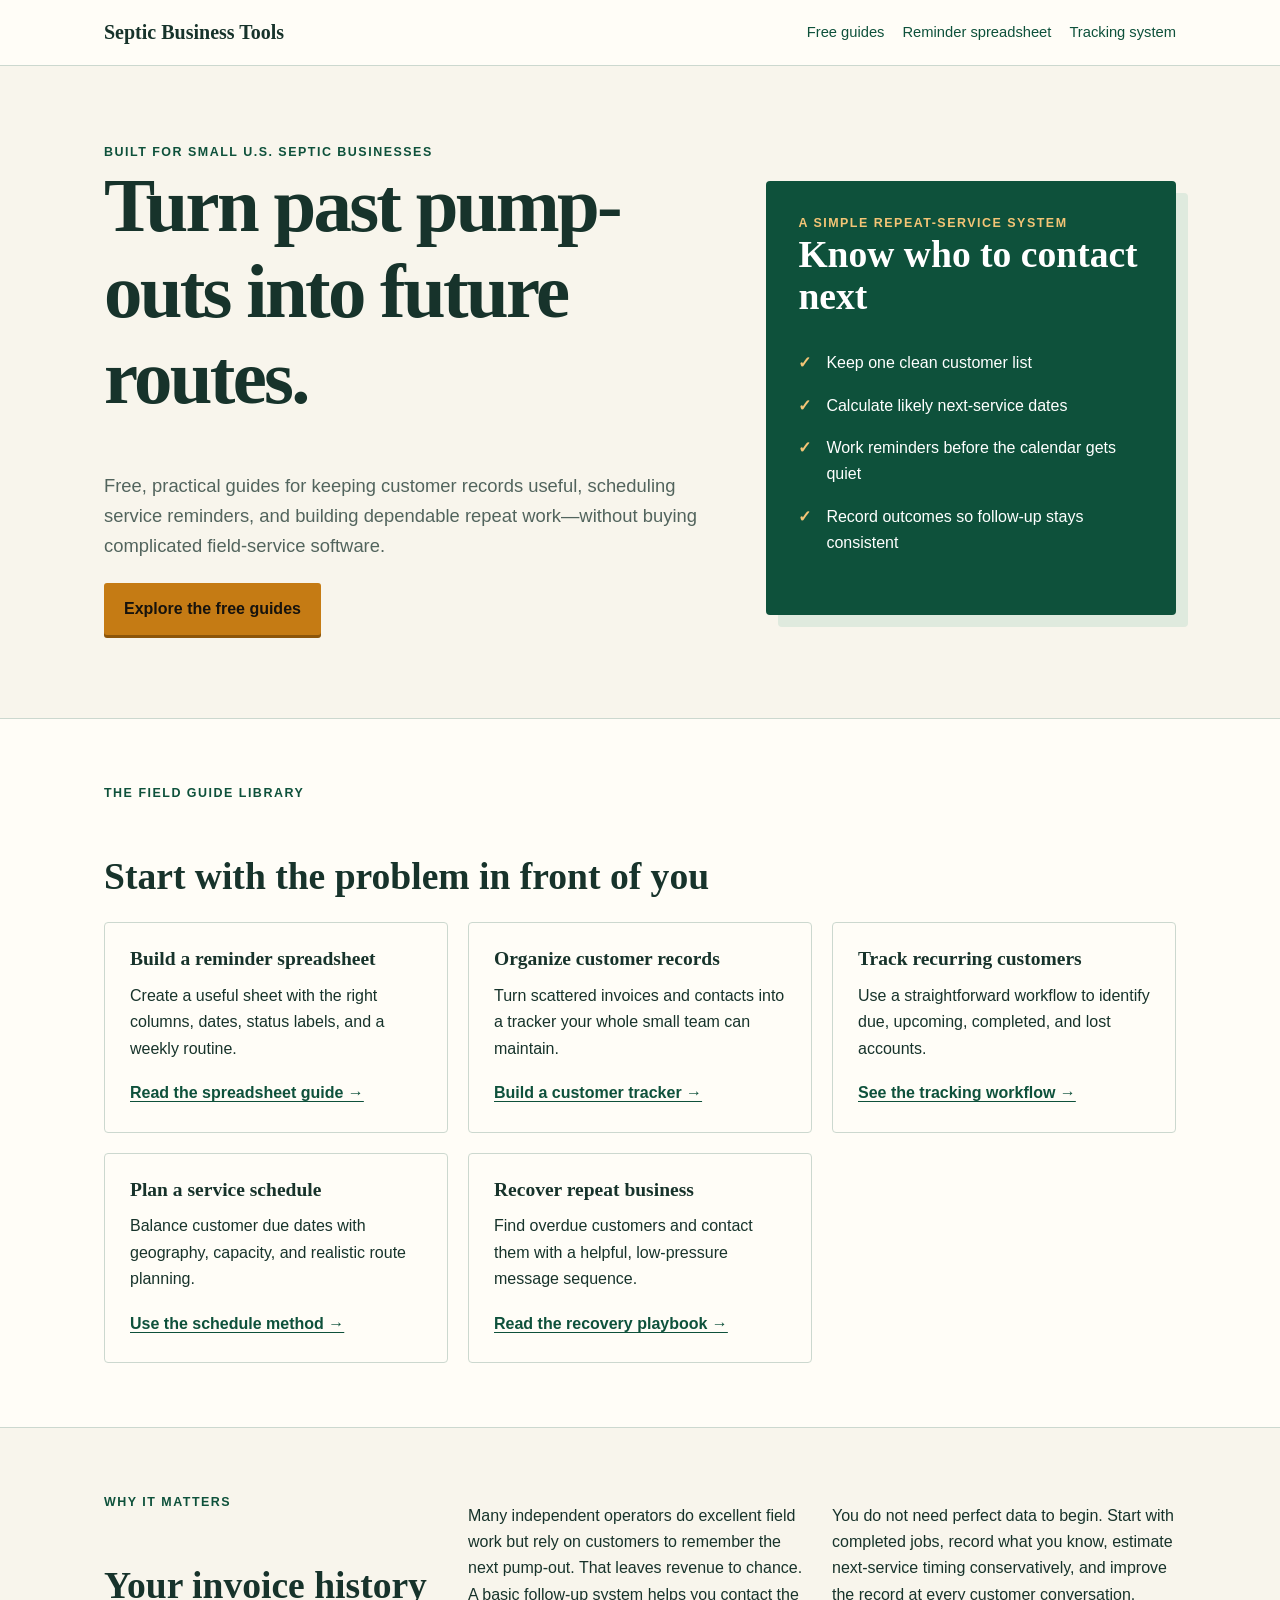
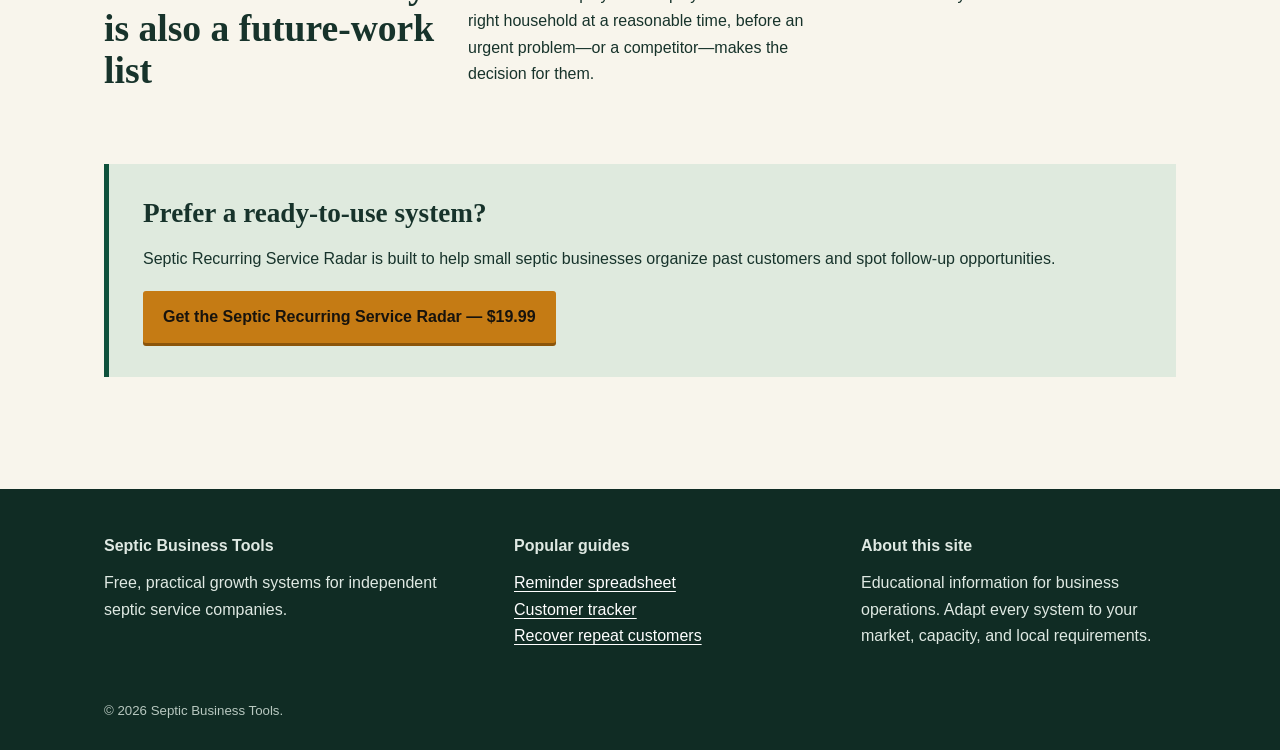
==== index.html @ a7db23df "Upload Septic Business Tools website Initial upload of the static website, SEO guides, sitemap, robo" ====
<!doctype html><html lang="en"><head><meta charset="utf-8"><meta name="viewport" content="width=device-width,initial-scale=1"><title>Free Septic Business Guides & Tools | Septic Business Tools</title><meta name="description" content="Free, practical guides and simple systems for U.S. septic pumping businesses that want to track customers, schedule reminders, and win more repeat work."><link rel="canonical" href="https://kunhong2108-dotcom.github.io/septic-business-tools/"><meta property="og:type" content="website"><meta property="og:title" content="Septic Business Tools — Free Guides for Repeat-Service Growth"><meta property="og:description" content="Practical customer tracking and recurring-service guidance for independent septic businesses."><meta property="og:url" content="https://kunhong2108-dotcom.github.io/septic-business-tools/"><meta property="og:image" content="https://kunhong2108-dotcom.github.io/septic-business-tools/assets/og.jpg"><meta property="og:image:alt" content="Septic Business Tools guide with a service checklist, calendar, and customer route cards"><link rel="stylesheet" href="assets/styles.css"></head><body>
<header><nav class="nav" aria-label="Main navigation"><a class="brand" href="index.html">Septic Business Tools</a><button class="mobile-menu" aria-expanded="false" aria-label="Toggle navigation">Menu</button><div class="nav-links"><a href="#guides">Free guides</a><a href="septic-service-reminder-spreadsheet.html">Reminder spreadsheet</a><a href="track-recurring-septic-customers.html">Tracking system</a></div></nav></header>
<main><div class="wrap"><section class="hero"><div><div class="eyebrow">Built for small U.S. septic businesses</div><h1>Turn past pump-outs into future routes.</h1><p class="lede">Free, practical guides for keeping customer records useful, scheduling service reminders, and building dependable repeat work—without buying complicated field-service software.</p><p><a class="button" href="#guides">Explore the free guides</a></p></div><aside class="hero-card"><div class="eyebrow" style="color:#f4c576">A simple repeat-service system</div><h2>Know who to contact next</h2><ul class="checklist"><li>Keep one clean customer list</li><li>Calculate likely next-service dates</li><li>Work reminders before the calendar gets quiet</li><li>Record outcomes so follow-up stays consistent</li></ul></aside></section></div>
<section class="section alt" id="guides"><div class="wrap"><div class="eyebrow">The field guide library</div><h2>Start with the problem in front of you</h2><div class="grid"><article class="card"><h3>Build a reminder spreadsheet</h3><p>Create a useful sheet with the right columns, dates, status labels, and a weekly routine.</p><a href="septic-service-reminder-spreadsheet.html">Read the spreadsheet guide →</a></article><article class="card"><h3>Organize customer records</h3><p>Turn scattered invoices and contacts into a tracker your whole small team can maintain.</p><a href="septic-pumping-customer-tracker.html">Build a customer tracker →</a></article><article class="card"><h3>Track recurring customers</h3><p>Use a straightforward workflow to identify due, upcoming, completed, and lost accounts.</p><a href="track-recurring-septic-customers.html">See the tracking workflow →</a></article><article class="card"><h3>Plan a service schedule</h3><p>Balance customer due dates with geography, capacity, and realistic route planning.</p><a href="septic-service-schedule-template.html">Use the schedule method →</a></article><article class="card"><h3>Recover repeat business</h3><p>Find overdue customers and contact them with a helpful, low-pressure message sequence.</p><a href="recover-repeat-septic-customers.html">Read the recovery playbook →</a></article></div></div></section>
<section class="section"><div class="wrap"><div class="grid"><div><div class="eyebrow">Why it matters</div><h2>Your invoice history is also a future-work list</h2></div><div><p>Many independent operators do excellent field work but rely on customers to remember the next pump-out. That leaves revenue to chance. A basic follow-up system helps you contact the right household at a reasonable time, before an urgent problem—or a competitor—makes the decision for them.</p></div><div><p>You do not need perfect data to begin. Start with completed jobs, record what you know, estimate next-service timing conservatively, and improve the record at every customer conversation.</p></div></div><div class="cta"><h2>Prefer a ready-to-use system?</h2><p>Septic Recurring Service Radar is built to help small septic businesses organize past customers and spot follow-up opportunities.</p><a class="button" href="GUMROAD_PRODUCT_URL_HERE">Get the Septic Recurring Service Radar — $19.99</a></div></div></section></main>
<footer><div class="wrap"><div class="footer-grid"><div><strong>Septic Business Tools</strong><p>Free, practical growth systems for independent septic service companies.</p></div><div><strong>Popular guides</strong><p><a href="septic-service-reminder-spreadsheet.html">Reminder spreadsheet</a><br><a href="septic-pumping-customer-tracker.html">Customer tracker</a><br><a href="recover-repeat-septic-customers.html">Recover repeat customers</a></p></div><div><strong>About this site</strong><p>Educational information for business operations. Adapt every system to your market, capacity, and local requirements.</p></div></div><div class="fine">© <span id="year">2026</span> Septic Business Tools.</div></div></footer><script src="assets/site.js" defer></script></body></html>
---- assets/styles.css ----
:root{--ink:#17332b;--green:#0e513b;--green2:#dfeade;--cream:#f8f5ec;--paper:#fffdf7;--gold:#c57b14;--line:#ccd8cf;--muted:#52645d;--max:1120px}*{box-sizing:border-box}html{scroll-behavior:smooth}body{margin:0;background:var(--cream);color:var(--ink);font-family:Arial,Helvetica,sans-serif;line-height:1.65}a{color:var(--green);text-underline-offset:3px}a:hover{text-decoration-thickness:2px}img{max-width:100%;height:auto}header{background:var(--paper);border-bottom:1px solid var(--line)}.nav{max-width:var(--max);margin:auto;display:flex;align-items:center;justify-content:space-between;gap:24px;padding:16px 24px}.brand{font-family:Georgia,serif;font-weight:700;font-size:1.25rem;text-decoration:none;color:var(--ink)}.nav-links{display:flex;flex-wrap:wrap;gap:18px;font-size:.92rem}.nav-links a{text-decoration:none}.wrap{max-width:var(--max);margin:auto;padding:0 24px}.hero{display:grid;grid-template-columns:1.2fr .8fr;gap:48px;align-items:center;padding:76px 0 64px}.eyebrow{text-transform:uppercase;letter-spacing:.12em;font-size:.78rem;font-weight:700;color:var(--green)}h1,h2,h3{font-family:Georgia,serif;line-height:1.12;margin:0 0 .65em}h1{font-size:clamp(2.45rem,6vw,4.9rem);letter-spacing:-.035em}h2{font-size:clamp(1.65rem,3vw,2.35rem);margin-top:1.4em}h3{font-size:1.22rem;margin-top:1.5em}p{margin:.65em 0 1.15em}.lede{font-size:1.15rem;color:var(--muted);max-width:720px}.hero-card{background:var(--green);color:white;padding:32px;border-radius:4px;box-shadow:12px 12px 0 var(--green2)}.hero-card h2{margin-top:0;color:white}.checklist{list-style:none;padding:0;margin:18px 0}.checklist li{padding:8px 0 8px 28px;position:relative}.checklist li:before{content:'✓';position:absolute;left:0;color:#f4c576;font-weight:700}.button{display:inline-block;background:var(--gold);color:#17130d;padding:13px 20px;border-radius:3px;font-weight:700;text-decoration:none;box-shadow:0 3px 0 #8c550a}.button:hover{transform:translateY(-1px)}.button.secondary{background:transparent;color:var(--green);border:1px solid var(--green);box-shadow:none}.section{padding:64px 0}.section.alt{background:var(--paper);border-top:1px solid var(--line);border-bottom:1px solid var(--line)}.grid{display:grid;grid-template-columns:repeat(3,1fr);gap:20px}.card{background:var(--paper);border:1px solid var(--line);padding:25px;border-radius:4px}.card h3{margin-top:0}.card a{font-weight:700}.steps{counter-reset:item;display:grid;gap:18px}.step{position:relative;padding:22px 24px 22px 70px;background:var(--paper);border:1px solid var(--line)}.step:before{counter-increment:item;content:counter(item);position:absolute;left:22px;top:22px;width:30px;height:30px;border-radius:50%;background:var(--green);color:white;display:grid;place-items:center;font-weight:700}.cta{margin:48px 0;padding:34px;background:var(--green2);border-left:5px solid var(--green)}.cta h2{margin-top:0;font-size:1.7rem}.article{max-width:780px;margin:auto;padding:58px 24px 72px}.article h1{font-size:clamp(2.3rem,5vw,4rem)}.article-meta{font-size:.9rem;color:var(--muted);border-bottom:1px solid var(--line);padding-bottom:18px;margin-bottom:30px}.note{background:#fff7df;border-left:4px solid var(--gold);padding:16px 20px;margin:24px 0}.table-wrap{overflow-x:auto;margin:24px 0}table{border-collapse:collapse;width:100%;background:var(--paper);font-size:.94rem}th,td{border:1px solid var(--line);padding:12px;text-align:left;vertical-align:top}th{background:var(--green2)}.related{border-top:1px solid var(--line);padding-top:20px;margin-top:42px}.related ul{padding-left:20px}footer{background:#102c24;color:#dfe9e3;padding:44px 0 28px}footer a{color:white}.footer-grid{display:grid;grid-template-columns:1.2fr 1fr 1fr;gap:32px}.fine{font-size:.83rem;color:#b8c8c0;margin-top:32px}.mobile-menu{display:none;background:none;border:1px solid var(--line);padding:8px 10px;font:inherit}@media(max-width:800px){.hero{grid-template-columns:1fr;padding:48px 0}.grid{grid-template-columns:1fr}.footer-grid{grid-template-columns:1fr}.mobile-menu{display:block}.nav-links{display:none;width:100%;padding-top:8px}.nav-links.open{display:flex;flex-direction:column}.nav{flex-wrap:wrap}h1{font-size:2.7rem}.section{padding:44px 0}}@media(prefers-reduced-motion:reduce){html{scroll-behavior:auto}.button:hover{transform:none}}
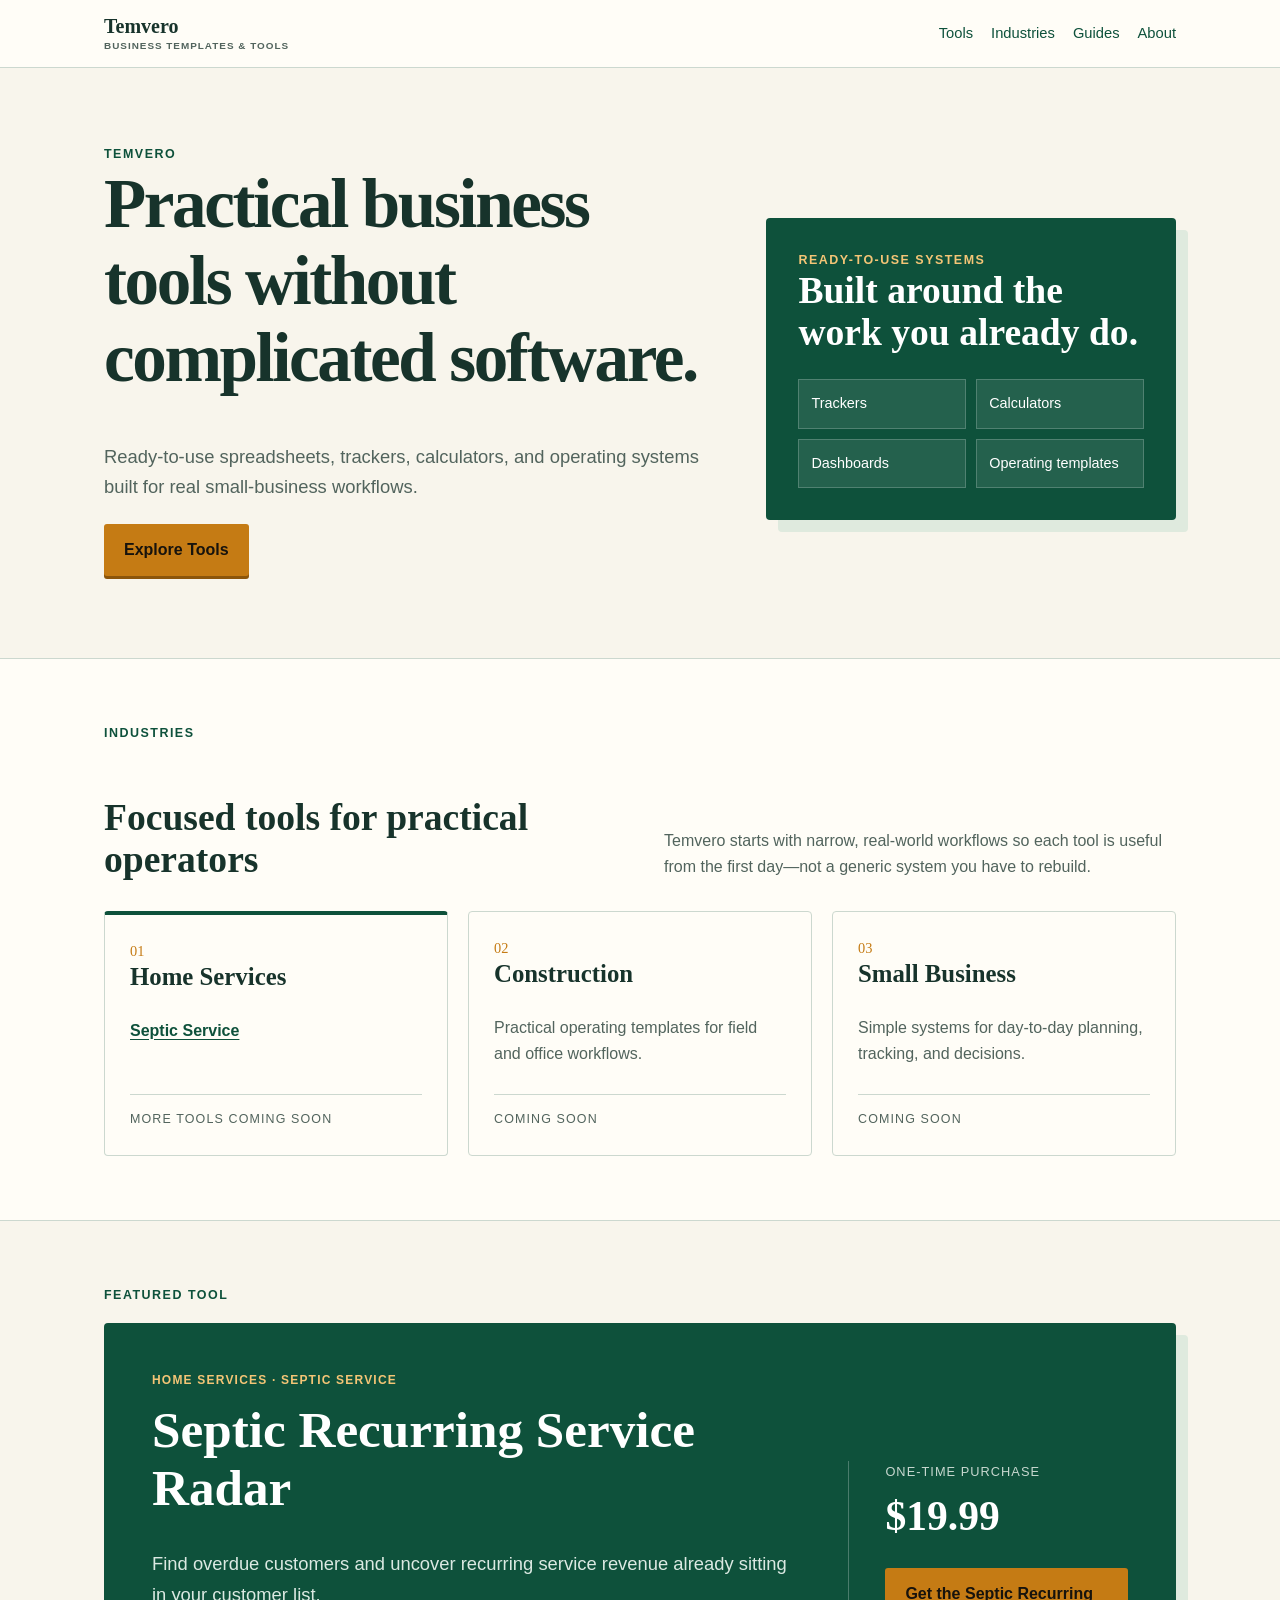
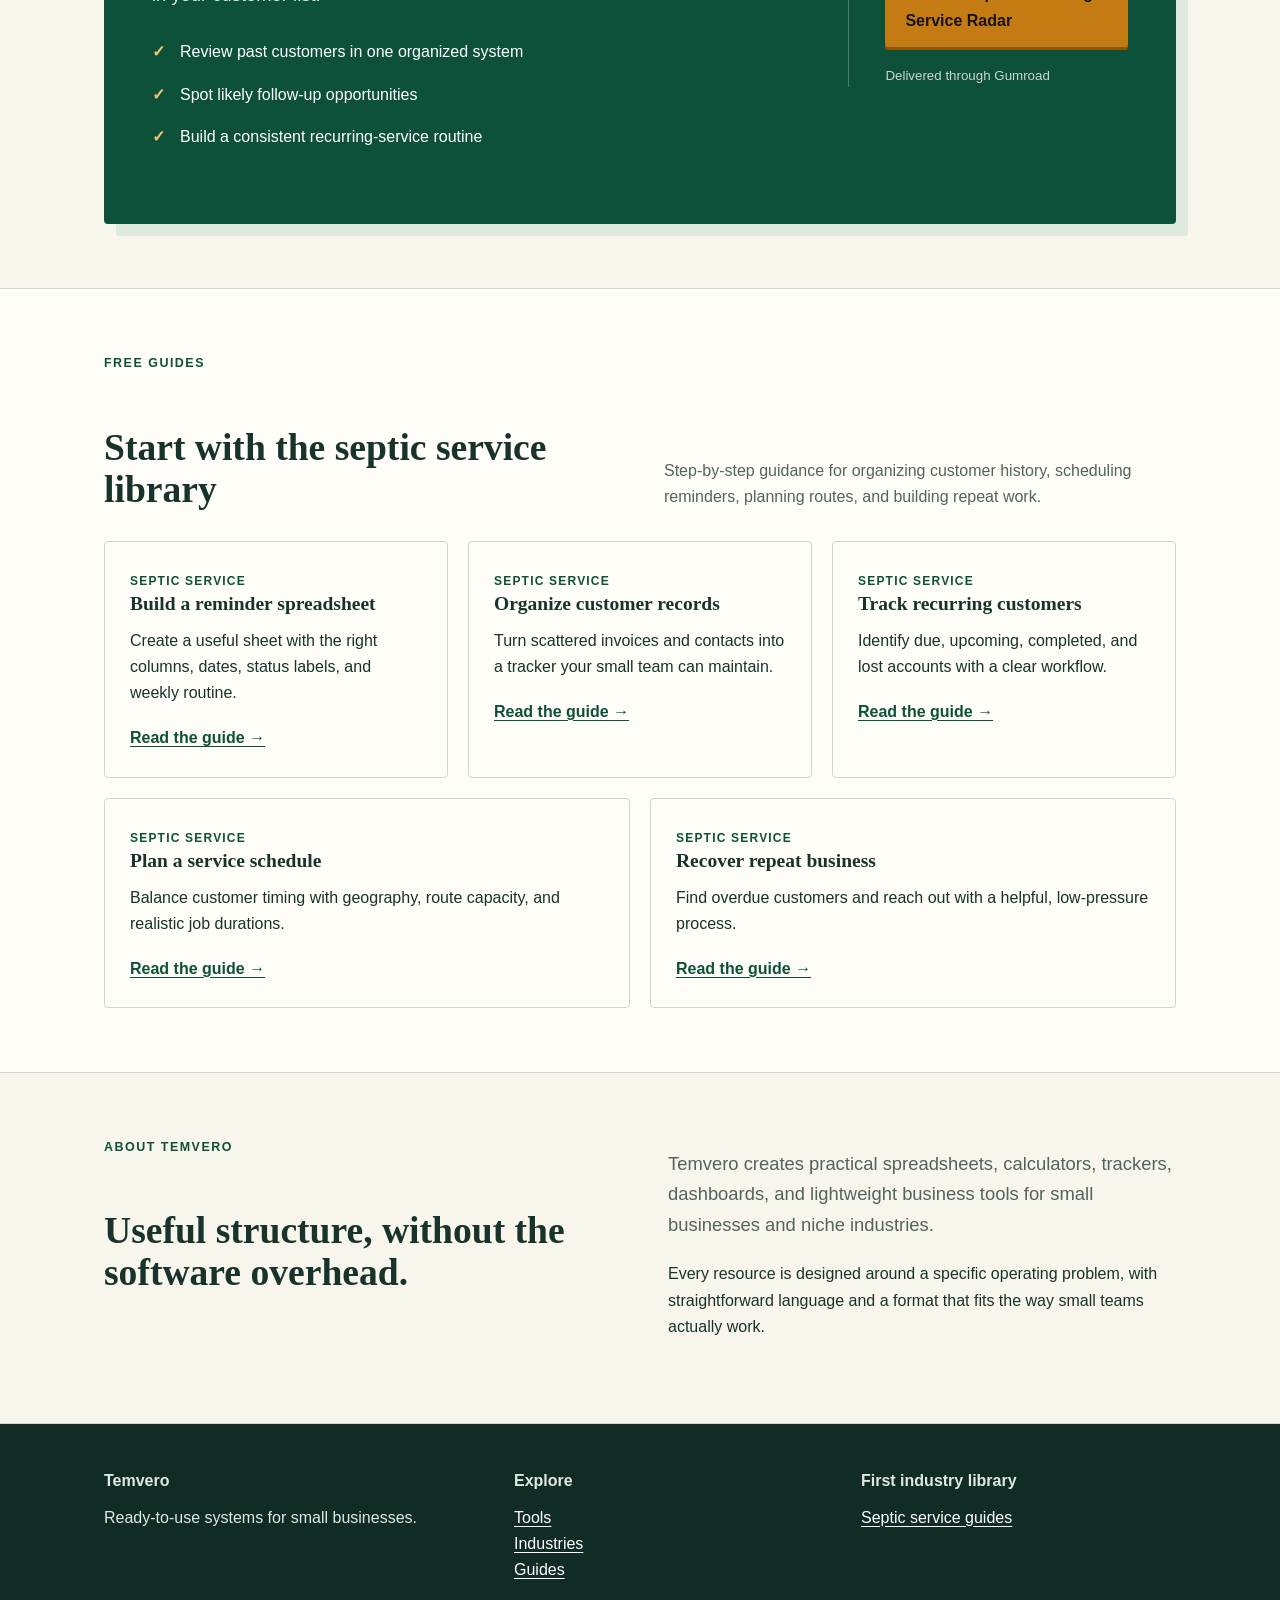
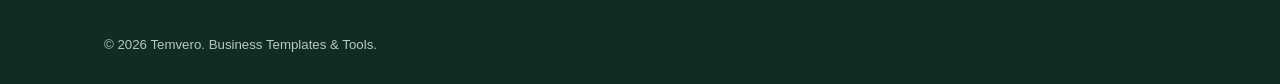
==== commit 9e042cb7: "Rebrand site to Temvero Rebrand site to Temvero" ====
--- a/index.html
+++ b/index.html
@@ -1,8 +1,37 @@
-<!doctype html><html lang="en"><head><meta charset="utf-8"><meta name="viewport" content="width=device-width,initial-scale=1"><title>Free Septic Business Guides & Tools | Septic Business Tools</title><meta name="description" content="Free, practical guides and simple systems for U.S. septic pumping businesses that want to track customers, schedule reminders, and win more repeat work."><link rel="canonical" href="https://kunhong2108-dotcom.github.io/septic-business-tools/"><meta property="og:type" content="website"><meta property="og:title" content="Septic Business Tools — Free Guides for Repeat-Service Growth"><meta property="og:description" content="Practical customer tracking and recurring-service guidance for independent septic businesses."><meta property="og:url" content="https://kunhong2108-dotcom.github.io/septic-business-tools/"><meta property="og:image" content="https://kunhong2108-dotcom.github.io/septic-business-tools/assets/og.jpg"><meta property="og:image:alt" content="Septic Business Tools guide with a service checklist, calendar, and customer route cards"><link rel="stylesheet" href="assets/styles.css"></head><body>
-<header><nav class="nav" aria-label="Main navigation"><a class="brand" href="index.html">Septic Business Tools</a><button class="mobile-menu" aria-expanded="false" aria-label="Toggle navigation">Menu</button><div class="nav-links"><a href="#guides">Free guides</a><a href="septic-service-reminder-spreadsheet.html">Reminder spreadsheet</a><a href="track-recurring-septic-customers.html">Tracking system</a></div></nav></header>
-<main><div class="wrap"><section class="hero"><div><div class="eyebrow">Built for small U.S. septic businesses</div><h1>Turn past pump-outs into future routes.</h1><p class="lede">Free, practical guides for keeping customer records useful, scheduling service reminders, and building dependable repeat work—without buying complicated field-service software.</p><p><a class="button" href="#guides">Explore the free guides</a></p></div><aside class="hero-card"><div class="eyebrow" style="color:#f4c576">A simple repeat-service system</div><h2>Know who to contact next</h2><ul class="checklist"><li>Keep one clean customer list</li><li>Calculate likely next-service dates</li><li>Work reminders before the calendar gets quiet</li><li>Record outcomes so follow-up stays consistent</li></ul></aside></section></div>
-<section class="section alt" id="guides"><div class="wrap"><div class="eyebrow">The field guide library</div><h2>Start with the problem in front of you</h2><div class="grid"><article class="card"><h3>Build a reminder spreadsheet</h3><p>Create a useful sheet with the right columns, dates, status labels, and a weekly routine.</p><a href="septic-service-reminder-spreadsheet.html">Read the spreadsheet guide →</a></article><article class="card"><h3>Organize customer records</h3><p>Turn scattered invoices and contacts into a tracker your whole small team can maintain.</p><a href="septic-pumping-customer-tracker.html">Build a customer tracker →</a></article><article class="card"><h3>Track recurring customers</h3><p>Use a straightforward workflow to identify due, upcoming, completed, and lost accounts.</p><a href="track-recurring-septic-customers.html">See the tracking workflow →</a></article><article class="card"><h3>Plan a service schedule</h3><p>Balance customer due dates with geography, capacity, and realistic route planning.</p><a href="septic-service-schedule-template.html">Use the schedule method →</a></article><article class="card"><h3>Recover repeat business</h3><p>Find overdue customers and contact them with a helpful, low-pressure message sequence.</p><a href="recover-repeat-septic-customers.html">Read the recovery playbook →</a></article></div></div></section>
-<section class="section"><div class="wrap"><div class="grid"><div><div class="eyebrow">Why it matters</div><h2>Your invoice history is also a future-work list</h2></div><div><p>Many independent operators do excellent field work but rely on customers to remember the next pump-out. That leaves revenue to chance. A basic follow-up system helps you contact the right household at a reasonable time, before an urgent problem—or a competitor—makes the decision for them.</p></div><div><p>You do not need perfect data to begin. Start with completed jobs, record what you know, estimate next-service timing conservatively, and improve the record at every customer conversation.</p></div></div><div class="cta"><h2>Prefer a ready-to-use system?</h2><p>Septic Recurring Service Radar is built to help small septic businesses organize past customers and spot follow-up opportunities.</p><a class="button" href="GUMROAD_PRODUCT_URL_HERE">Get the Septic Recurring Service Radar — $19.99</a></div></div></section></main>
-<footer><div class="wrap"><div class="footer-grid"><div><strong>Septic Business Tools</strong><p>Free, practical growth systems for independent septic service companies.</p></div><div><strong>Popular guides</strong><p><a href="septic-service-reminder-spreadsheet.html">Reminder spreadsheet</a><br><a href="septic-pumping-customer-tracker.html">Customer tracker</a><br><a href="recover-repeat-septic-customers.html">Recover repeat customers</a></p></div><div><strong>About this site</strong><p>Educational information for business operations. Adapt every system to your market, capacity, and local requirements.</p></div></div><div class="fine">© <span id="year">2026</span> Septic Business Tools.</div></div></footer><script src="assets/site.js" defer></script></body></html>
-
-
+<!doctype html>
+<html lang="en">
+<head>
+  <meta charset="utf-8">
+  <meta name="viewport" content="width=device-width,initial-scale=1">
+  <title>Business Templates &amp; Tools for Small Businesses | Temvero</title>
+  <meta name="description" content="Ready-to-use spreadsheets, trackers, calculators, dashboards, and practical business tools built for real small-business workflows.">
+  <link rel="canonical" href="https://temvero.com/">
+  <meta property="og:type" content="website">
+  <meta property="og:site_name" content="Temvero">
+  <meta property="og:title" content="Business Templates &amp; Tools for Small Businesses | Temvero">
+  <meta property="og:description" content="Ready-to-use spreadsheets, trackers, calculators, dashboards, and practical business tools built for real small-business workflows.">
+  <meta property="og:url" content="https://temvero.com/">
+  <meta property="og:image" content="https://temvero.com/assets/temvero-og.jpg">
+  <meta property="og:image:alt" content="Temvero business templates and tools represented by an operations checklist, calendar, and customer records">
+  <link rel="stylesheet" href="assets/styles.css">
+  <link rel="stylesheet" href="assets/temvero.css">
+</head>
+<body>
+  <header>
+    <nav class="nav" aria-label="Main navigation">
+      <a class="brand brand-lockup" href="index.html"><span>Temvero</span><small>Business Templates &amp; Tools</small></a>
+      <button class="mobile-menu" aria-expanded="false" aria-label="Toggle navigation">Menu</button>
+      <div class="nav-links"><a href="#tools">Tools</a><a href="#industries">Industries</a><a href="#guides">Guides</a><a href="#about">About</a></div>
+    </nav>
+  </header>
+  <main>
+    <div class="wrap"><section class="hero temvero-hero"><div><div class="eyebrow">Temvero</div><h1>Practical business tools without complicated software.</h1><p class="lede">Ready-to-use spreadsheets, trackers, calculators, and operating systems built for real small-business workflows.</p><p><a class="button" href="#tools">Explore Tools</a></p></div><aside class="hero-card toolkit-card" aria-label="Temvero tool categories"><div class="eyebrow">Ready-to-use systems</div><h2>Built around the work you already do.</h2><div class="tool-stack"><span>Trackers</span><span>Calculators</span><span>Dashboards</span><span>Operating templates</span></div></aside></section></div>
+    <section class="section alt" id="industries"><div class="wrap"><div class="section-heading"><div><div class="eyebrow">Industries</div><h2>Focused tools for practical operators</h2></div><p>Temvero starts with narrow, real-world workflows so each tool is useful from the first day—not a generic system you have to rebuild.</p></div><div class="grid category-grid"><article class="card category-card active-category"><div class="category-number">01</div><h3>Home Services</h3><p><a href="#featured-tool">Septic Service</a></p><span class="status">More tools coming soon</span></article><article class="card category-card"><div class="category-number">02</div><h3>Construction</h3><p class="muted">Practical operating templates for field and office workflows.</p><span class="status">Coming soon</span></article><article class="card category-card"><div class="category-number">03</div><h3>Small Business</h3><p class="muted">Simple systems for day-to-day planning, tracking, and decisions.</p><span class="status">Coming soon</span></article></div></div></section>
+    <section class="section" id="tools"><div class="wrap" id="featured-tool"><div class="eyebrow">Featured Tool</div><div class="featured-tool"><div class="featured-copy"><div class="tool-kicker">Home Services · Septic Service</div><h2>Septic Recurring Service Radar</h2><p class="lede">Find overdue customers and uncover recurring service revenue already sitting in your customer list.</p><ul class="checklist dark-checklist"><li>Review past customers in one organized system</li><li>Spot likely follow-up opportunities</li><li>Build a consistent recurring-service routine</li></ul></div><div class="featured-action"><div class="price"><span>One-time purchase</span><strong>$19.99</strong></div><a class="button" href="https://kunhong.gumroad.com/l/SepticRecurringServiceRadar">Get the Septic Recurring Service Radar</a><small>Delivered through Gumroad</small></div></div></div></section>
+    <section class="section alt" id="guides"><div class="wrap"><div class="section-heading"><div><div class="eyebrow">Free Guides</div><h2>Start with the septic service library</h2></div><p>Step-by-step guidance for organizing customer history, scheduling reminders, planning routes, and building repeat work.</p></div><div class="grid guide-grid"><article class="card"><span class="guide-label">Septic Service</span><h3>Build a reminder spreadsheet</h3><p>Create a useful sheet with the right columns, dates, status labels, and weekly routine.</p><a href="septic-service-reminder-spreadsheet.html">Read the guide →</a></article><article class="card"><span class="guide-label">Septic Service</span><h3>Organize customer records</h3><p>Turn scattered invoices and contacts into a tracker your small team can maintain.</p><a href="septic-pumping-customer-tracker.html">Read the guide →</a></article><article class="card"><span class="guide-label">Septic Service</span><h3>Track recurring customers</h3><p>Identify due, upcoming, completed, and lost accounts with a clear workflow.</p><a href="track-recurring-septic-customers.html">Read the guide →</a></article><article class="card"><span class="guide-label">Septic Service</span><h3>Plan a service schedule</h3><p>Balance customer timing with geography, route capacity, and realistic job durations.</p><a href="septic-service-schedule-template.html">Read the guide →</a></article><article class="card"><span class="guide-label">Septic Service</span><h3>Recover repeat business</h3><p>Find overdue customers and reach out with a helpful, low-pressure process.</p><a href="recover-repeat-septic-customers.html">Read the guide →</a></article></div></div></section>
+    <section class="section about-section" id="about"><div class="wrap about-grid"><div><div class="eyebrow">About Temvero</div><h2>Useful structure, without the software overhead.</h2></div><div><p class="lede">Temvero creates practical spreadsheets, calculators, trackers, dashboards, and lightweight business tools for small businesses and niche industries.</p><p>Every resource is designed around a specific operating problem, with straightforward language and a format that fits the way small teams actually work.</p></div></div></section>
+  </main>
+  <footer><div class="wrap"><div class="footer-grid"><div><strong>Temvero</strong><p>Ready-to-use systems for small businesses.</p></div><div><strong>Explore</strong><p><a href="#tools">Tools</a><br><a href="#industries">Industries</a><br><a href="#guides">Guides</a></p></div><div><strong>First industry library</strong><p><a href="septic-service-reminder-spreadsheet.html">Septic service guides</a></p></div></div><div class="fine">© 2026 Temvero. Business Templates &amp; Tools.</div></div></footer>
+  <script src="assets/site.js" defer></script>
+</body>
+</html>
--- a/assets/temvero.css
+++ b/assets/temvero.css
@@ -0,0 +1,2 @@
+.brand-lockup{display:flex;flex-direction:column;line-height:1}.brand-lockup small{font-family:Arial,Helvetica,sans-serif;font-size:.62rem;text-transform:uppercase;letter-spacing:.1em;color:var(--muted);margin-top:5px}.temvero-hero h1{font-size:clamp(2.6rem,5.4vw,4.55rem)}.toolkit-card .eyebrow{color:#f4c576}.tool-stack{display:grid;grid-template-columns:1fr 1fr;gap:10px;margin-top:24px}.tool-stack span{background:rgba(255,255,255,.09);border:1px solid rgba(255,255,255,.2);padding:12px;font-size:.9rem}.section-heading{display:grid;grid-template-columns:1fr 1fr;gap:48px;align-items:end;margin-bottom:30px}.section-heading h2{margin-bottom:0}.section-heading>p{color:var(--muted);margin-bottom:0}.category-card{position:relative;min-height:245px;display:flex;flex-direction:column}.category-card h3{font-size:1.55rem}.category-number{font-family:Georgia,serif;color:var(--gold);font-size:.9rem}.category-card .status{margin-top:auto;font-size:.78rem;text-transform:uppercase;letter-spacing:.09em;color:var(--muted);border-top:1px solid var(--line);padding-top:14px}.category-card.active-category{border-top:4px solid var(--green)}.muted{color:var(--muted)}.featured-tool{display:grid;grid-template-columns:1.4fr .6fr;gap:44px;margin-top:18px;background:var(--green);color:white;padding:48px;border-radius:4px;box-shadow:12px 12px 0 var(--green2)}.featured-tool h2{color:white;margin-top:.2em;font-size:clamp(2rem,4vw,3.2rem)}.featured-tool .lede{color:#dbe9e2}.tool-kicker,.guide-label{font-size:.75rem;text-transform:uppercase;letter-spacing:.1em;font-weight:700;color:#f4c576}.dark-checklist li:before{color:#f4c576}.featured-action{align-self:center;border-left:1px solid rgba(255,255,255,.25);padding-left:36px;display:grid;gap:18px}.featured-action small{color:#c7d7cf}.price{display:flex;flex-direction:column}.price span{font-size:.8rem;text-transform:uppercase;letter-spacing:.08em;color:#c7d7cf}.price strong{font-family:Georgia,serif;font-size:2.6rem}.guide-grid{grid-template-columns:repeat(6,1fr)}.guide-grid .card{grid-column:span 2}.guide-grid .card:nth-child(4),.guide-grid .card:nth-child(5){grid-column:span 3}.guide-label{color:var(--green)}.about-section{border-bottom:1px solid var(--line)}.about-grid{display:grid;grid-template-columns:1fr 1fr;gap:56px}.breadcrumb{max-width:780px;margin:22px auto -25px;padding:0 24px;font-size:.82rem;color:var(--muted)}.breadcrumb a{text-decoration:none}.breadcrumb span{padding:0 8px;color:#83928c}
+@media(max-width:800px){.section-heading,.featured-tool,.about-grid{grid-template-columns:1fr;gap:22px}.featured-tool{padding:30px;box-shadow:7px 7px 0 var(--green2)}.featured-action{border-left:0;border-top:1px solid rgba(255,255,255,.25);padding:24px 0 0}.guide-grid{grid-template-columns:1fr}.guide-grid .card,.guide-grid .card:nth-child(4),.guide-grid .card:nth-child(5){grid-column:auto}.tool-stack{grid-template-columns:1fr 1fr}.brand-lockup small{display:none}}
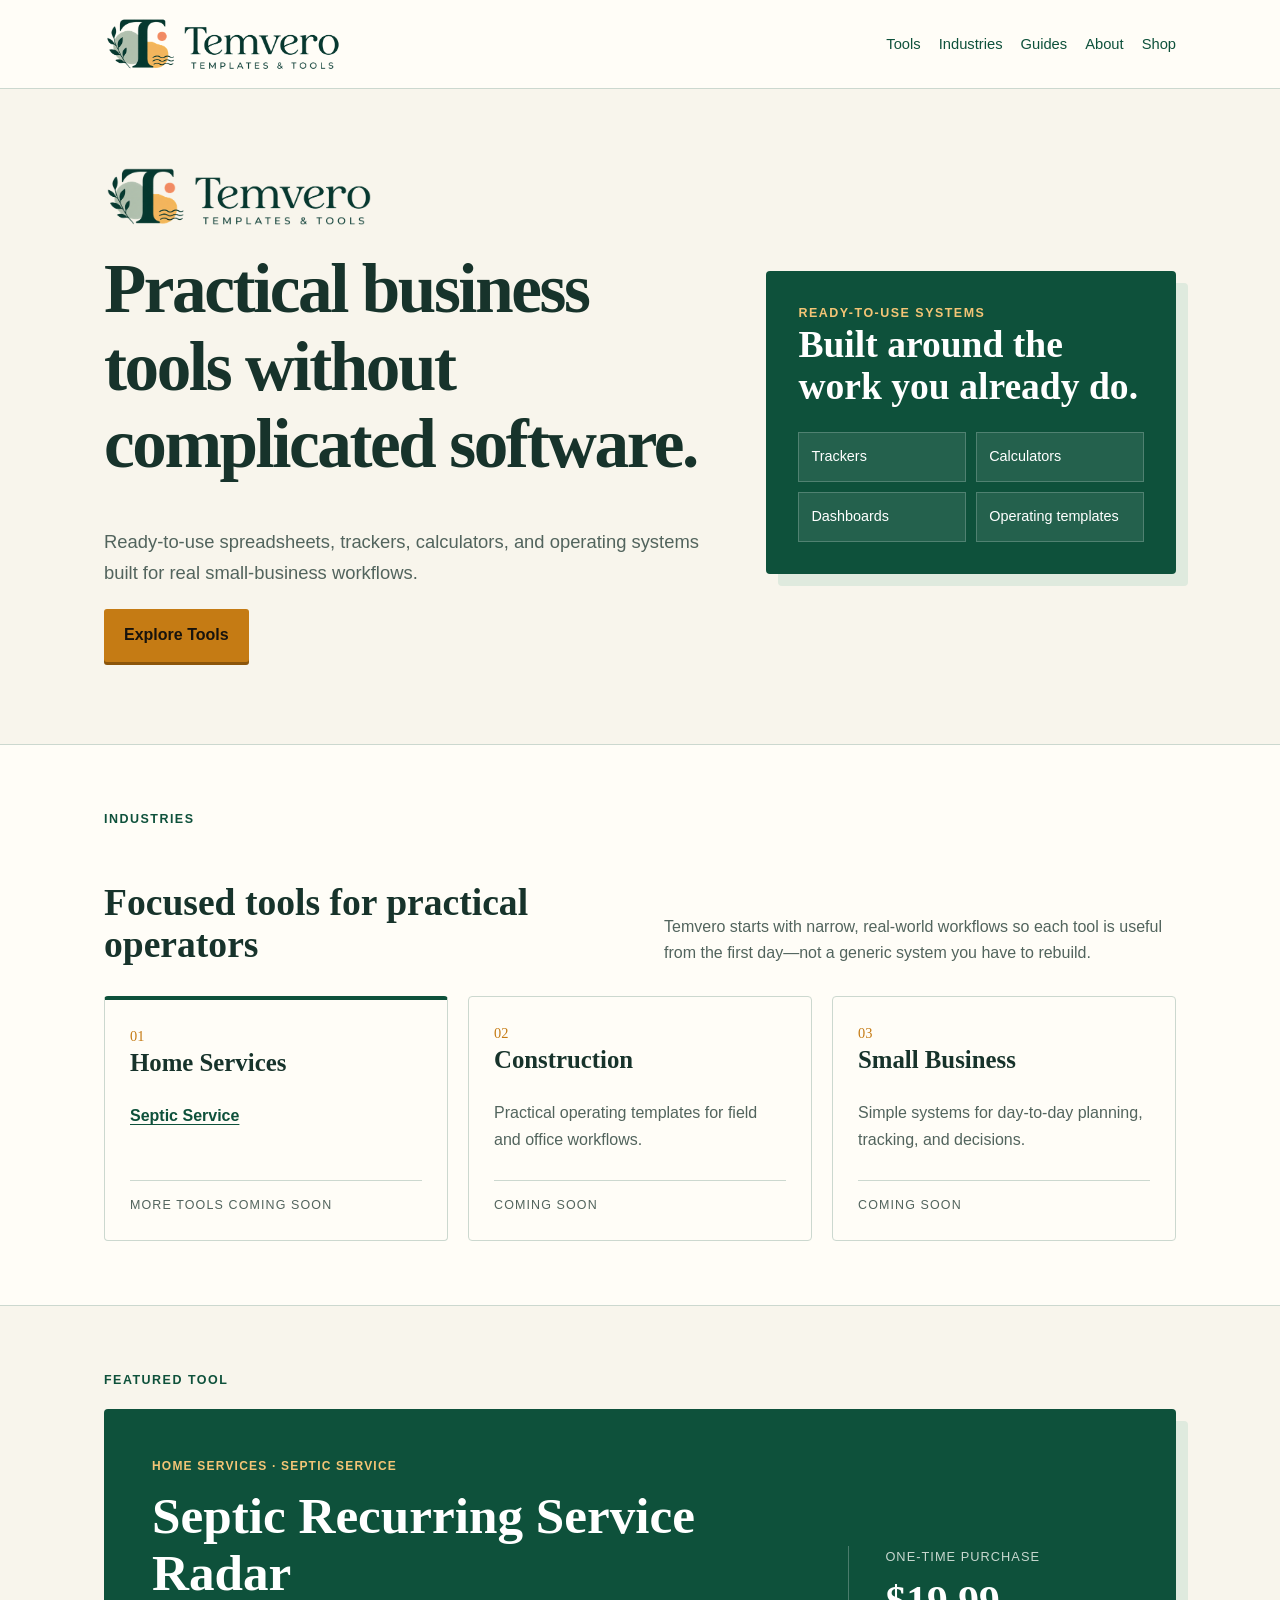
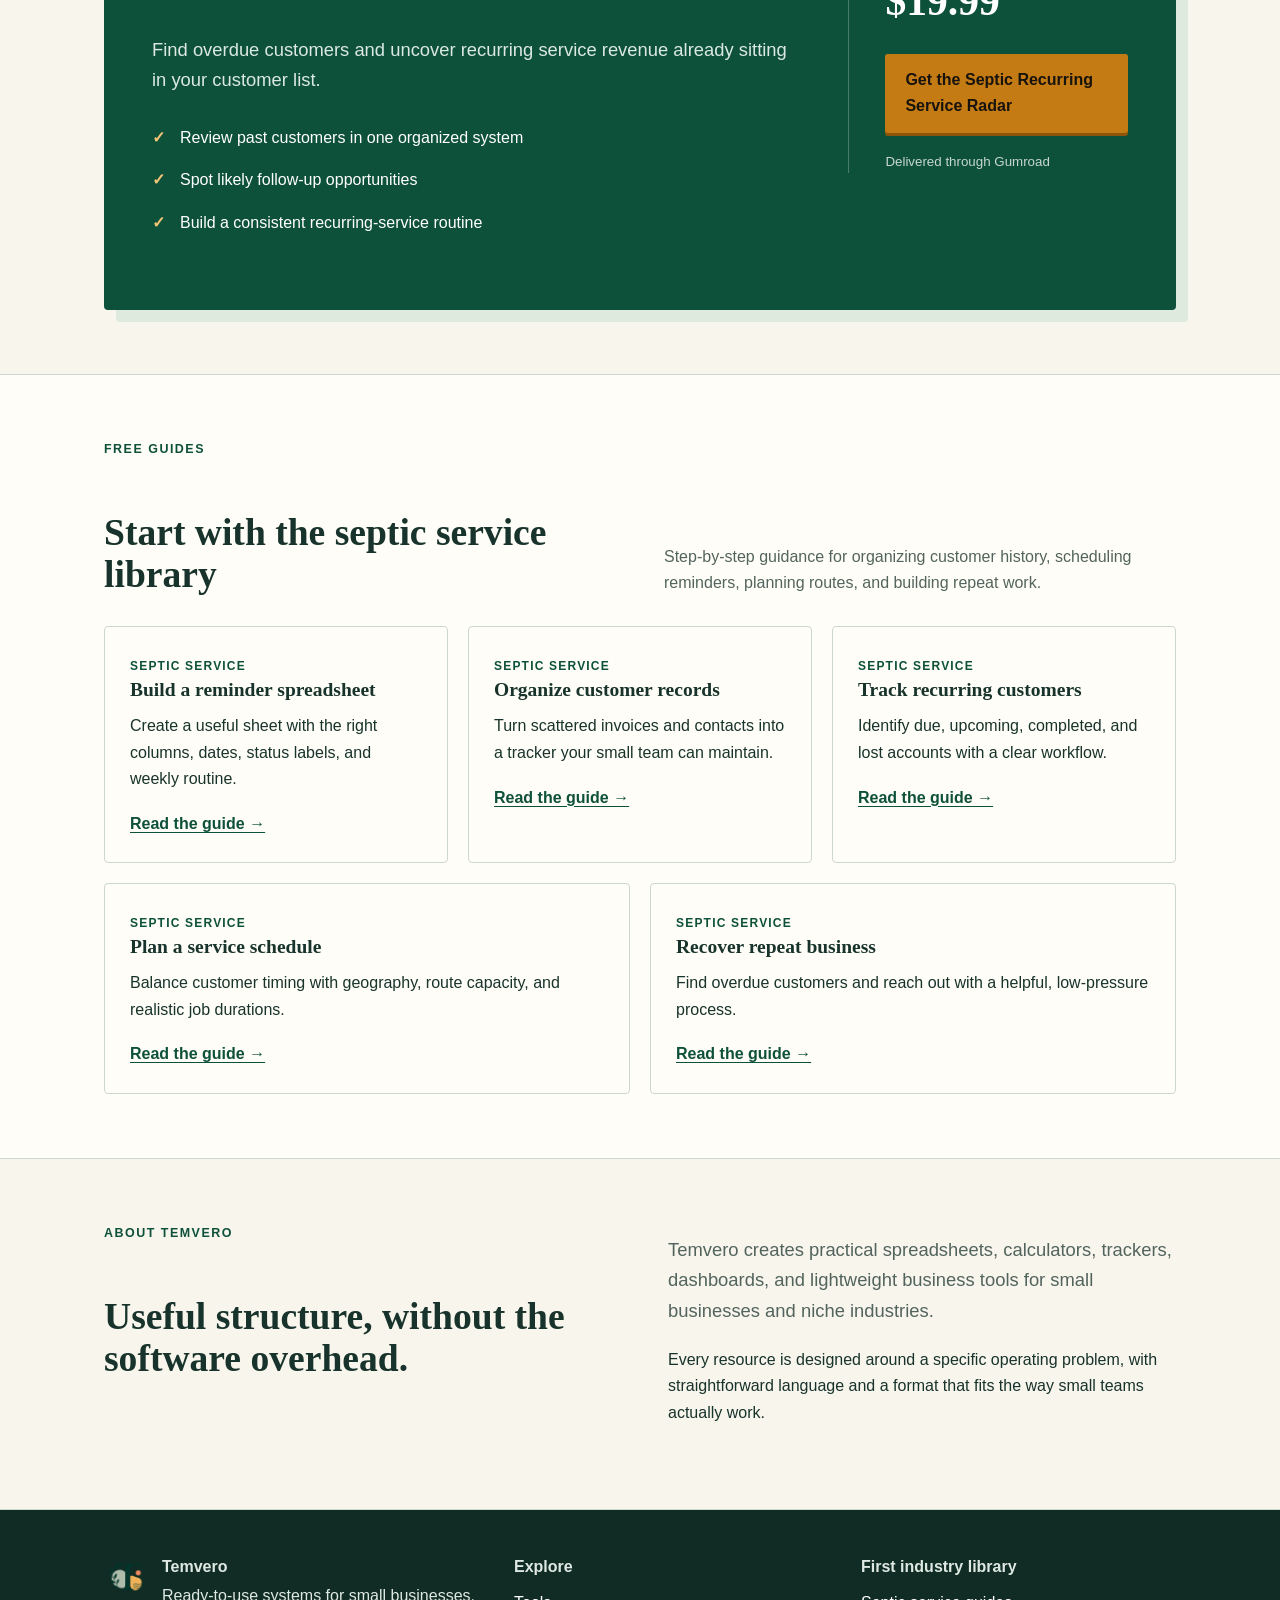
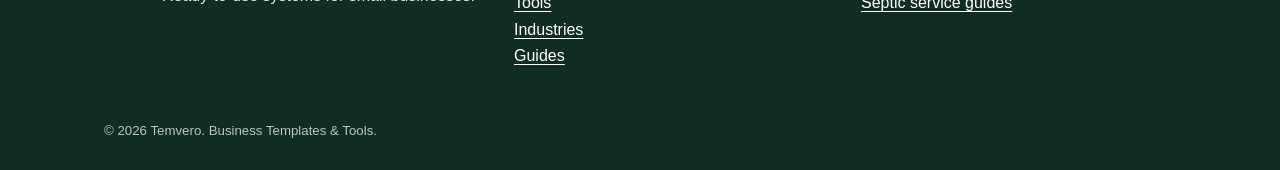
==== commit cd22866e: "Add files via upload" ====
--- a/index.html
+++ b/index.html
@@ -13,25 +13,26 @@
   <meta property="og:url" content="https://temvero.com/">
   <meta property="og:image" content="https://temvero.com/assets/temvero-og.jpg">
   <meta property="og:image:alt" content="Temvero business templates and tools represented by an operations checklist, calendar, and customer records">
-  <link rel="stylesheet" href="assets/styles.css">
+  <link rel="icon" href="favicon.ico" sizes="any"><link rel="icon" type="image/png" sizes="32x32" href="assets/branding/favicon-32x32.png"><link rel="icon" type="image/png" sizes="16x16" href="assets/branding/favicon-16x16.png"><link rel="apple-touch-icon" sizes="180x180" href="assets/branding/apple-touch-icon.png"><link rel="manifest" href="site.webmanifest"><meta name="theme-color" content="#17332b"><link rel="stylesheet" href="assets/styles.css">
   <link rel="stylesheet" href="assets/temvero.css">
 </head>
 <body>
   <header>
     <nav class="nav" aria-label="Main navigation">
-      <a class="brand brand-lockup" href="index.html"><span>Temvero</span><small>Business Templates &amp; Tools</small></a>
+      <a class="brand logo-link" href="index.html" aria-label="Temvero home"><span class="header-logo-wrap"><img class="header-logo header-logo-full" src="assets/branding/temvero-logo-horizontal.png" width="720" height="169" alt="Temvero — Templates &amp; Tools"><img class="header-logo header-logo-icon" src="assets/branding/temvero-icon-192.png" width="192" height="192" alt="" aria-hidden="true"></span></a>
       <button class="mobile-menu" aria-expanded="false" aria-label="Toggle navigation">Menu</button>
-      <div class="nav-links"><a href="#tools">Tools</a><a href="#industries">Industries</a><a href="#guides">Guides</a><a href="#about">About</a></div>
+      <div class="nav-links"><a href="#tools">Tools</a><a href="#industries">Industries</a><a href="#guides">Guides</a><a href="#about">About</a><a href="https://temvero.gumroad.com/">Shop</a></div>
     </nav>
   </header>
   <main>
-    <div class="wrap"><section class="hero temvero-hero"><div><div class="eyebrow">Temvero</div><h1>Practical business tools without complicated software.</h1><p class="lede">Ready-to-use spreadsheets, trackers, calculators, and operating systems built for real small-business workflows.</p><p><a class="button" href="#tools">Explore Tools</a></p></div><aside class="hero-card toolkit-card" aria-label="Temvero tool categories"><div class="eyebrow">Ready-to-use systems</div><h2>Built around the work you already do.</h2><div class="tool-stack"><span>Trackers</span><span>Calculators</span><span>Dashboards</span><span>Operating templates</span></div></aside></section></div>
+    <div class="wrap"><section class="hero temvero-hero"><div><img class="hero-brand-logo" src="assets/branding/temvero-logo-horizontal.png" width="720" height="169" alt="Temvero — Templates &amp; Tools"><h1>Practical business tools without complicated software.</h1><p class="lede">Ready-to-use spreadsheets, trackers, calculators, and operating systems built for real small-business workflows.</p><p><a class="button" href="#tools">Explore Tools</a></p></div><aside class="hero-card toolkit-card" aria-label="Temvero tool categories"><div class="eyebrow">Ready-to-use systems</div><h2>Built around the work you already do.</h2><div class="tool-stack"><span>Trackers</span><span>Calculators</span><span>Dashboards</span><span>Operating templates</span></div></aside></section></div>
     <section class="section alt" id="industries"><div class="wrap"><div class="section-heading"><div><div class="eyebrow">Industries</div><h2>Focused tools for practical operators</h2></div><p>Temvero starts with narrow, real-world workflows so each tool is useful from the first day—not a generic system you have to rebuild.</p></div><div class="grid category-grid"><article class="card category-card active-category"><div class="category-number">01</div><h3>Home Services</h3><p><a href="#featured-tool">Septic Service</a></p><span class="status">More tools coming soon</span></article><article class="card category-card"><div class="category-number">02</div><h3>Construction</h3><p class="muted">Practical operating templates for field and office workflows.</p><span class="status">Coming soon</span></article><article class="card category-card"><div class="category-number">03</div><h3>Small Business</h3><p class="muted">Simple systems for day-to-day planning, tracking, and decisions.</p><span class="status">Coming soon</span></article></div></div></section>
     <section class="section" id="tools"><div class="wrap" id="featured-tool"><div class="eyebrow">Featured Tool</div><div class="featured-tool"><div class="featured-copy"><div class="tool-kicker">Home Services · Septic Service</div><h2>Septic Recurring Service Radar</h2><p class="lede">Find overdue customers and uncover recurring service revenue already sitting in your customer list.</p><ul class="checklist dark-checklist"><li>Review past customers in one organized system</li><li>Spot likely follow-up opportunities</li><li>Build a consistent recurring-service routine</li></ul></div><div class="featured-action"><div class="price"><span>One-time purchase</span><strong>$19.99</strong></div><a class="button" href="https://kunhong.gumroad.com/l/SepticRecurringServiceRadar">Get the Septic Recurring Service Radar</a><small>Delivered through Gumroad</small></div></div></div></section>
     <section class="section alt" id="guides"><div class="wrap"><div class="section-heading"><div><div class="eyebrow">Free Guides</div><h2>Start with the septic service library</h2></div><p>Step-by-step guidance for organizing customer history, scheduling reminders, planning routes, and building repeat work.</p></div><div class="grid guide-grid"><article class="card"><span class="guide-label">Septic Service</span><h3>Build a reminder spreadsheet</h3><p>Create a useful sheet with the right columns, dates, status labels, and weekly routine.</p><a href="septic-service-reminder-spreadsheet.html">Read the guide →</a></article><article class="card"><span class="guide-label">Septic Service</span><h3>Organize customer records</h3><p>Turn scattered invoices and contacts into a tracker your small team can maintain.</p><a href="septic-pumping-customer-tracker.html">Read the guide →</a></article><article class="card"><span class="guide-label">Septic Service</span><h3>Track recurring customers</h3><p>Identify due, upcoming, completed, and lost accounts with a clear workflow.</p><a href="track-recurring-septic-customers.html">Read the guide →</a></article><article class="card"><span class="guide-label">Septic Service</span><h3>Plan a service schedule</h3><p>Balance customer timing with geography, route capacity, and realistic job durations.</p><a href="septic-service-schedule-template.html">Read the guide →</a></article><article class="card"><span class="guide-label">Septic Service</span><h3>Recover repeat business</h3><p>Find overdue customers and reach out with a helpful, low-pressure process.</p><a href="recover-repeat-septic-customers.html">Read the guide →</a></article></div></div></section>
     <section class="section about-section" id="about"><div class="wrap about-grid"><div><div class="eyebrow">About Temvero</div><h2>Useful structure, without the software overhead.</h2></div><div><p class="lede">Temvero creates practical spreadsheets, calculators, trackers, dashboards, and lightweight business tools for small businesses and niche industries.</p><p>Every resource is designed around a specific operating problem, with straightforward language and a format that fits the way small teams actually work.</p></div></div></section>
   </main>
-  <footer><div class="wrap"><div class="footer-grid"><div><strong>Temvero</strong><p>Ready-to-use systems for small businesses.</p></div><div><strong>Explore</strong><p><a href="#tools">Tools</a><br><a href="#industries">Industries</a><br><a href="#guides">Guides</a></p></div><div><strong>First industry library</strong><p><a href="septic-service-reminder-spreadsheet.html">Septic service guides</a></p></div></div><div class="fine">© 2026 Temvero. Business Templates &amp; Tools.</div></div></footer>
+  <footer><div class="wrap"><div class="footer-grid"><div class="footer-brand"><img src="assets/branding/temvero-icon-192.png" width="192" height="192" alt=""><div><strong>Temvero</strong><p>Ready-to-use systems for small businesses.</p></div></div><div><strong>Explore</strong><p><a href="#tools">Tools</a><br><a href="#industries">Industries</a><br><a href="#guides">Guides</a></p></div><div><strong>First industry library</strong><p><a href="septic-service-reminder-spreadsheet.html">Septic service guides</a></p></div></div><div class="fine">© 2026 Temvero. Business Templates &amp; Tools.</div></div></footer>
   <script src="assets/site.js" defer></script>
 </body>
 </html>
+
--- a/assets/temvero.css
+++ b/assets/temvero.css
@@ -1,2 +1,4 @@
 .brand-lockup{display:flex;flex-direction:column;line-height:1}.brand-lockup small{font-family:Arial,Helvetica,sans-serif;font-size:.62rem;text-transform:uppercase;letter-spacing:.1em;color:var(--muted);margin-top:5px}.temvero-hero h1{font-size:clamp(2.6rem,5.4vw,4.55rem)}.toolkit-card .eyebrow{color:#f4c576}.tool-stack{display:grid;grid-template-columns:1fr 1fr;gap:10px;margin-top:24px}.tool-stack span{background:rgba(255,255,255,.09);border:1px solid rgba(255,255,255,.2);padding:12px;font-size:.9rem}.section-heading{display:grid;grid-template-columns:1fr 1fr;gap:48px;align-items:end;margin-bottom:30px}.section-heading h2{margin-bottom:0}.section-heading>p{color:var(--muted);margin-bottom:0}.category-card{position:relative;min-height:245px;display:flex;flex-direction:column}.category-card h3{font-size:1.55rem}.category-number{font-family:Georgia,serif;color:var(--gold);font-size:.9rem}.category-card .status{margin-top:auto;font-size:.78rem;text-transform:uppercase;letter-spacing:.09em;color:var(--muted);border-top:1px solid var(--line);padding-top:14px}.category-card.active-category{border-top:4px solid var(--green)}.muted{color:var(--muted)}.featured-tool{display:grid;grid-template-columns:1.4fr .6fr;gap:44px;margin-top:18px;background:var(--green);color:white;padding:48px;border-radius:4px;box-shadow:12px 12px 0 var(--green2)}.featured-tool h2{color:white;margin-top:.2em;font-size:clamp(2rem,4vw,3.2rem)}.featured-tool .lede{color:#dbe9e2}.tool-kicker,.guide-label{font-size:.75rem;text-transform:uppercase;letter-spacing:.1em;font-weight:700;color:#f4c576}.dark-checklist li:before{color:#f4c576}.featured-action{align-self:center;border-left:1px solid rgba(255,255,255,.25);padding-left:36px;display:grid;gap:18px}.featured-action small{color:#c7d7cf}.price{display:flex;flex-direction:column}.price span{font-size:.8rem;text-transform:uppercase;letter-spacing:.08em;color:#c7d7cf}.price strong{font-family:Georgia,serif;font-size:2.6rem}.guide-grid{grid-template-columns:repeat(6,1fr)}.guide-grid .card{grid-column:span 2}.guide-grid .card:nth-child(4),.guide-grid .card:nth-child(5){grid-column:span 3}.guide-label{color:var(--green)}.about-section{border-bottom:1px solid var(--line)}.about-grid{display:grid;grid-template-columns:1fr 1fr;gap:56px}.breadcrumb{max-width:780px;margin:22px auto -25px;padding:0 24px;font-size:.82rem;color:var(--muted)}.breadcrumb a{text-decoration:none}.breadcrumb span{padding:0 8px;color:#83928c}
 @media(max-width:800px){.section-heading,.featured-tool,.about-grid{grid-template-columns:1fr;gap:22px}.featured-tool{padding:30px;box-shadow:7px 7px 0 var(--green2)}.featured-action{border-left:0;border-top:1px solid rgba(255,255,255,.25);padding:24px 0 0}.guide-grid{grid-template-columns:1fr}.guide-grid .card,.guide-grid .card:nth-child(4),.guide-grid .card:nth-child(5){grid-column:auto}.tool-stack{grid-template-columns:1fr 1fr}.brand-lockup small{display:none}}
+.logo-link{display:flex;align-items:center;flex:0 0 auto;line-height:0}.header-logo{display:block;height:auto}.header-logo-full{width:238px}.header-logo-icon{display:none;width:48px;height:48px}.hero-brand-logo{display:block;width:270px;height:auto;margin:0 0 22px}.footer-brand{display:flex;align-items:flex-start;gap:12px}.footer-brand img{width:46px;height:46px;object-fit:contain;flex:0 0 auto}.footer-brand p{margin-top:.2em}
+@media(max-width:800px){.header-logo-full{display:none}.header-logo-icon{display:block}.logo-link{min-width:48px}.hero-brand-logo{width:230px}.nav{align-items:center}}
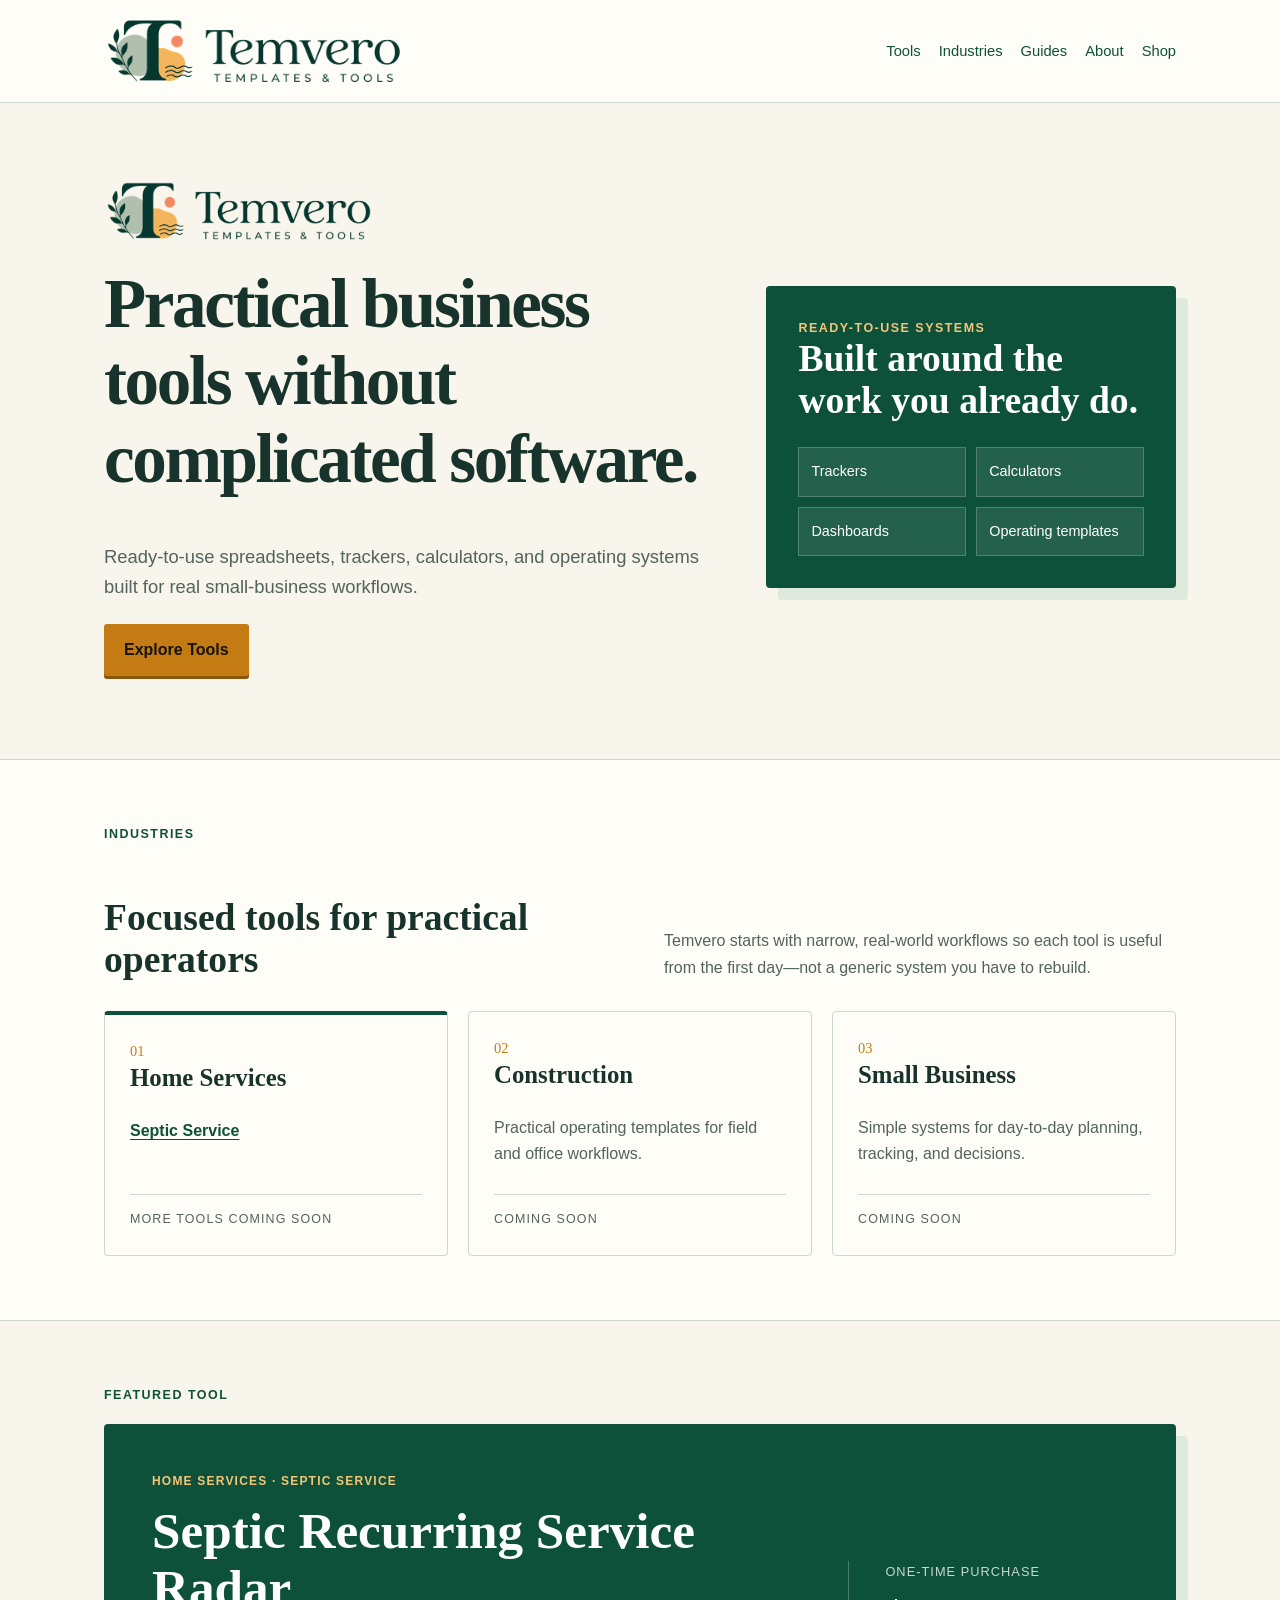
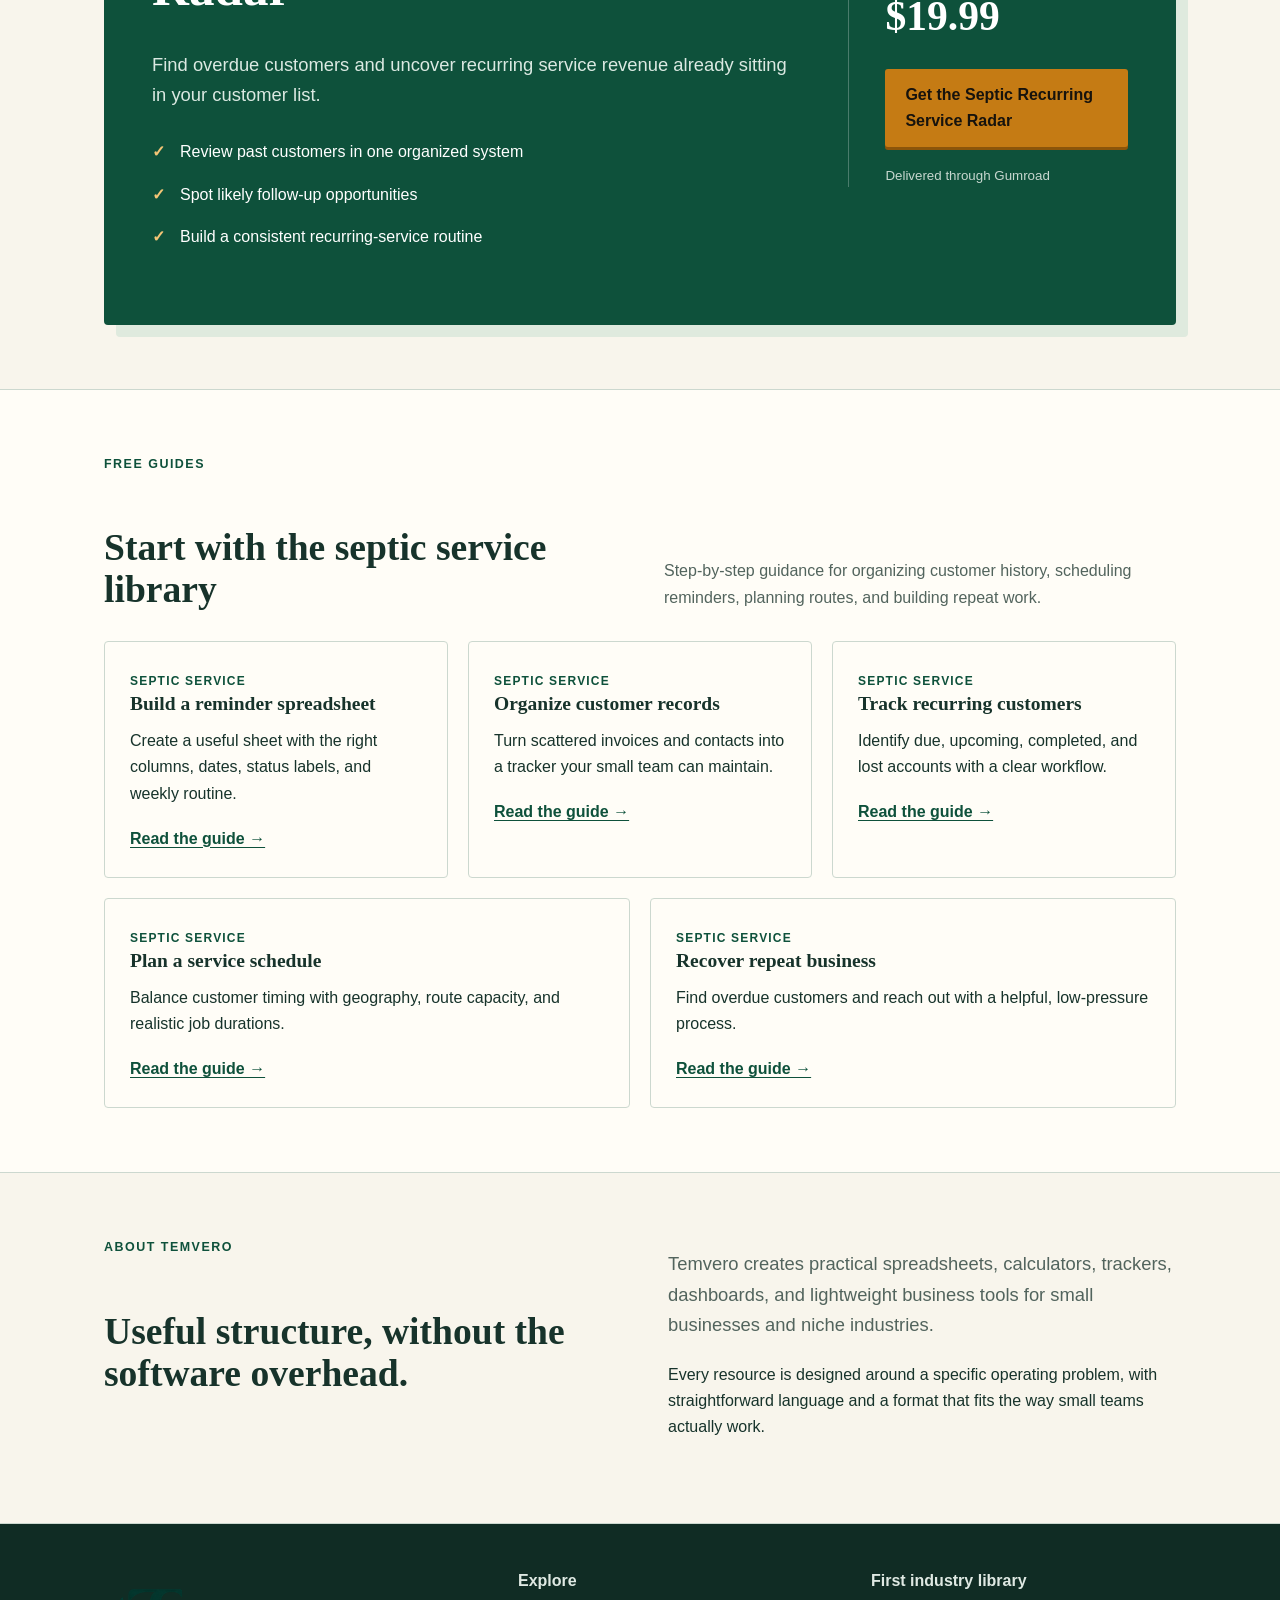
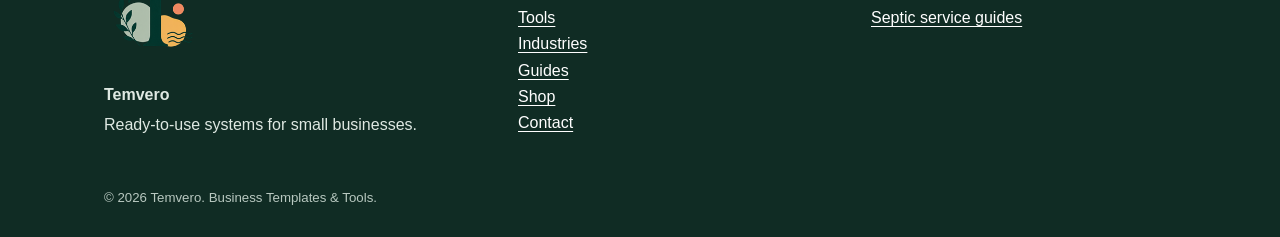
==== commit cfa0062c: "Add files via upload" ====
--- a/index.html
+++ b/index.html
@@ -19,20 +19,21 @@
 <body>
   <header>
     <nav class="nav" aria-label="Main navigation">
-      <a class="brand logo-link" href="index.html" aria-label="Temvero home"><span class="header-logo-wrap"><img class="header-logo header-logo-full" src="assets/branding/temvero-logo-horizontal.png" width="720" height="169" alt="Temvero — Templates &amp; Tools"><img class="header-logo header-logo-icon" src="assets/branding/temvero-icon-192.png" width="192" height="192" alt="" aria-hidden="true"></span></a>
+      <a class="brand logo-link" href="index.html" aria-label="Temvero home"><img class="header-logo" src="assets/branding/temvero-logo-horizontal.png" width="300" height="70" alt="Temvero — Templates &amp; Tools"></a>
       <button class="mobile-menu" aria-expanded="false" aria-label="Toggle navigation">Menu</button>
       <div class="nav-links"><a href="#tools">Tools</a><a href="#industries">Industries</a><a href="#guides">Guides</a><a href="#about">About</a><a href="https://temvero.gumroad.com/">Shop</a></div>
     </nav>
   </header>
   <main>
-    <div class="wrap"><section class="hero temvero-hero"><div><img class="hero-brand-logo" src="assets/branding/temvero-logo-horizontal.png" width="720" height="169" alt="Temvero — Templates &amp; Tools"><h1>Practical business tools without complicated software.</h1><p class="lede">Ready-to-use spreadsheets, trackers, calculators, and operating systems built for real small-business workflows.</p><p><a class="button" href="#tools">Explore Tools</a></p></div><aside class="hero-card toolkit-card" aria-label="Temvero tool categories"><div class="eyebrow">Ready-to-use systems</div><h2>Built around the work you already do.</h2><div class="tool-stack"><span>Trackers</span><span>Calculators</span><span>Dashboards</span><span>Operating templates</span></div></aside></section></div>
+    <div class="wrap"><section class="hero temvero-hero"><div><img class="hero-brand-logo" src="assets/branding/temvero-logo-horizontal.png" width="320" height="75" alt="Temvero — Templates &amp; Tools"><h1>Practical business tools without complicated software.</h1><p class="lede">Ready-to-use spreadsheets, trackers, calculators, and operating systems built for real small-business workflows.</p><p><a class="button" href="#tools">Explore Tools</a></p></div><aside class="hero-card toolkit-card" aria-label="Temvero tool categories"><div class="eyebrow">Ready-to-use systems</div><h2>Built around the work you already do.</h2><div class="tool-stack"><span>Trackers</span><span>Calculators</span><span>Dashboards</span><span>Operating templates</span></div></aside></section></div>
     <section class="section alt" id="industries"><div class="wrap"><div class="section-heading"><div><div class="eyebrow">Industries</div><h2>Focused tools for practical operators</h2></div><p>Temvero starts with narrow, real-world workflows so each tool is useful from the first day—not a generic system you have to rebuild.</p></div><div class="grid category-grid"><article class="card category-card active-category"><div class="category-number">01</div><h3>Home Services</h3><p><a href="#featured-tool">Septic Service</a></p><span class="status">More tools coming soon</span></article><article class="card category-card"><div class="category-number">02</div><h3>Construction</h3><p class="muted">Practical operating templates for field and office workflows.</p><span class="status">Coming soon</span></article><article class="card category-card"><div class="category-number">03</div><h3>Small Business</h3><p class="muted">Simple systems for day-to-day planning, tracking, and decisions.</p><span class="status">Coming soon</span></article></div></div></section>
     <section class="section" id="tools"><div class="wrap" id="featured-tool"><div class="eyebrow">Featured Tool</div><div class="featured-tool"><div class="featured-copy"><div class="tool-kicker">Home Services · Septic Service</div><h2>Septic Recurring Service Radar</h2><p class="lede">Find overdue customers and uncover recurring service revenue already sitting in your customer list.</p><ul class="checklist dark-checklist"><li>Review past customers in one organized system</li><li>Spot likely follow-up opportunities</li><li>Build a consistent recurring-service routine</li></ul></div><div class="featured-action"><div class="price"><span>One-time purchase</span><strong>$19.99</strong></div><a class="button" href="https://kunhong.gumroad.com/l/SepticRecurringServiceRadar">Get the Septic Recurring Service Radar</a><small>Delivered through Gumroad</small></div></div></div></section>
     <section class="section alt" id="guides"><div class="wrap"><div class="section-heading"><div><div class="eyebrow">Free Guides</div><h2>Start with the septic service library</h2></div><p>Step-by-step guidance for organizing customer history, scheduling reminders, planning routes, and building repeat work.</p></div><div class="grid guide-grid"><article class="card"><span class="guide-label">Septic Service</span><h3>Build a reminder spreadsheet</h3><p>Create a useful sheet with the right columns, dates, status labels, and weekly routine.</p><a href="septic-service-reminder-spreadsheet.html">Read the guide →</a></article><article class="card"><span class="guide-label">Septic Service</span><h3>Organize customer records</h3><p>Turn scattered invoices and contacts into a tracker your small team can maintain.</p><a href="septic-pumping-customer-tracker.html">Read the guide →</a></article><article class="card"><span class="guide-label">Septic Service</span><h3>Track recurring customers</h3><p>Identify due, upcoming, completed, and lost accounts with a clear workflow.</p><a href="track-recurring-septic-customers.html">Read the guide →</a></article><article class="card"><span class="guide-label">Septic Service</span><h3>Plan a service schedule</h3><p>Balance customer timing with geography, route capacity, and realistic job durations.</p><a href="septic-service-schedule-template.html">Read the guide →</a></article><article class="card"><span class="guide-label">Septic Service</span><h3>Recover repeat business</h3><p>Find overdue customers and reach out with a helpful, low-pressure process.</p><a href="recover-repeat-septic-customers.html">Read the guide →</a></article></div></div></section>
     <section class="section about-section" id="about"><div class="wrap about-grid"><div><div class="eyebrow">About Temvero</div><h2>Useful structure, without the software overhead.</h2></div><div><p class="lede">Temvero creates practical spreadsheets, calculators, trackers, dashboards, and lightweight business tools for small businesses and niche industries.</p><p>Every resource is designed around a specific operating problem, with straightforward language and a format that fits the way small teams actually work.</p></div></div></section>
   </main>
-  <footer><div class="wrap"><div class="footer-grid"><div class="footer-brand"><img src="assets/branding/temvero-icon-192.png" width="192" height="192" alt=""><div><strong>Temvero</strong><p>Ready-to-use systems for small businesses.</p></div></div><div><strong>Explore</strong><p><a href="#tools">Tools</a><br><a href="#industries">Industries</a><br><a href="#guides">Guides</a></p></div><div><strong>First industry library</strong><p><a href="septic-service-reminder-spreadsheet.html">Septic service guides</a></p></div></div><div class="fine">© 2026 Temvero. Business Templates &amp; Tools.</div></div></footer>
+  <footer><div class="wrap"><div class="footer-grid"><div class="footer-brand"><img class="footer-logo" src="assets/branding/temvero-icon-192.png" width="100" height="100" alt=""><div><strong>Temvero</strong><p>Ready-to-use systems for small businesses.</p></div></div><div><strong>Explore</strong><p><a href="index.html#tools">Tools</a><br><a href="index.html#industries">Industries</a><br><a href="index.html#guides">Guides</a><br><a href="https://temvero.gumroad.com/">Shop</a><br><a href="contact.html">Contact</a></p></div><div><strong>First industry library</strong><p><a href="index.html#guides">Septic service guides</a></p></div></div><div class="fine">© 2026 Temvero. Business Templates &amp; Tools.</div></div></footer>
   <script src="assets/site.js" defer></script>
 </body>
 </html>
 
+
--- a/assets/temvero.css
+++ b/assets/temvero.css
@@ -1,4 +1,4 @@
 .brand-lockup{display:flex;flex-direction:column;line-height:1}.brand-lockup small{font-family:Arial,Helvetica,sans-serif;font-size:.62rem;text-transform:uppercase;letter-spacing:.1em;color:var(--muted);margin-top:5px}.temvero-hero h1{font-size:clamp(2.6rem,5.4vw,4.55rem)}.toolkit-card .eyebrow{color:#f4c576}.tool-stack{display:grid;grid-template-columns:1fr 1fr;gap:10px;margin-top:24px}.tool-stack span{background:rgba(255,255,255,.09);border:1px solid rgba(255,255,255,.2);padding:12px;font-size:.9rem}.section-heading{display:grid;grid-template-columns:1fr 1fr;gap:48px;align-items:end;margin-bottom:30px}.section-heading h2{margin-bottom:0}.section-heading>p{color:var(--muted);margin-bottom:0}.category-card{position:relative;min-height:245px;display:flex;flex-direction:column}.category-card h3{font-size:1.55rem}.category-number{font-family:Georgia,serif;color:var(--gold);font-size:.9rem}.category-card .status{margin-top:auto;font-size:.78rem;text-transform:uppercase;letter-spacing:.09em;color:var(--muted);border-top:1px solid var(--line);padding-top:14px}.category-card.active-category{border-top:4px solid var(--green)}.muted{color:var(--muted)}.featured-tool{display:grid;grid-template-columns:1.4fr .6fr;gap:44px;margin-top:18px;background:var(--green);color:white;padding:48px;border-radius:4px;box-shadow:12px 12px 0 var(--green2)}.featured-tool h2{color:white;margin-top:.2em;font-size:clamp(2rem,4vw,3.2rem)}.featured-tool .lede{color:#dbe9e2}.tool-kicker,.guide-label{font-size:.75rem;text-transform:uppercase;letter-spacing:.1em;font-weight:700;color:#f4c576}.dark-checklist li:before{color:#f4c576}.featured-action{align-self:center;border-left:1px solid rgba(255,255,255,.25);padding-left:36px;display:grid;gap:18px}.featured-action small{color:#c7d7cf}.price{display:flex;flex-direction:column}.price span{font-size:.8rem;text-transform:uppercase;letter-spacing:.08em;color:#c7d7cf}.price strong{font-family:Georgia,serif;font-size:2.6rem}.guide-grid{grid-template-columns:repeat(6,1fr)}.guide-grid .card{grid-column:span 2}.guide-grid .card:nth-child(4),.guide-grid .card:nth-child(5){grid-column:span 3}.guide-label{color:var(--green)}.about-section{border-bottom:1px solid var(--line)}.about-grid{display:grid;grid-template-columns:1fr 1fr;gap:56px}.breadcrumb{max-width:780px;margin:22px auto -25px;padding:0 24px;font-size:.82rem;color:var(--muted)}.breadcrumb a{text-decoration:none}.breadcrumb span{padding:0 8px;color:#83928c}
 @media(max-width:800px){.section-heading,.featured-tool,.about-grid{grid-template-columns:1fr;gap:22px}.featured-tool{padding:30px;box-shadow:7px 7px 0 var(--green2)}.featured-action{border-left:0;border-top:1px solid rgba(255,255,255,.25);padding:24px 0 0}.guide-grid{grid-template-columns:1fr}.guide-grid .card,.guide-grid .card:nth-child(4),.guide-grid .card:nth-child(5){grid-column:auto}.tool-stack{grid-template-columns:1fr 1fr}.brand-lockup small{display:none}}
-.logo-link{display:flex;align-items:center;flex:0 0 auto;line-height:0}.header-logo{display:block;height:auto}.header-logo-full{width:238px}.header-logo-icon{display:none;width:48px;height:48px}.hero-brand-logo{display:block;width:270px;height:auto;margin:0 0 22px}.footer-brand{display:flex;align-items:flex-start;gap:12px}.footer-brand img{width:46px;height:46px;object-fit:contain;flex:0 0 auto}.footer-brand p{margin-top:.2em}
-@media(max-width:800px){.header-logo-full{display:none}.header-logo-icon{display:block}.logo-link{min-width:48px}.hero-brand-logo{width:230px}.nav{align-items:center}}
+.logo-link{display:flex;align-items:center;flex:0 0 auto;line-height:0}.header-logo{display:block;width:300px;max-width:36vw;height:auto;object-fit:contain}.nav{flex-wrap:nowrap}.nav-links{align-items:center;flex-wrap:nowrap;white-space:nowrap}.hero-brand-logo{display:block;width:270px;height:auto;object-fit:contain;margin:0 0 22px}.footer-grid{gap:48px;align-items:start}.footer-brand{display:flex;flex-direction:column;align-items:flex-start;gap:14px}.footer-logo{display:block;width:100px;height:auto;object-fit:contain;flex:0 0 auto}.footer-brand p{margin:.2em 0 0}.contact-hero{max-width:820px;padding:70px 0 48px}.contact-hero h1{font-size:clamp(2.7rem,6vw,4.8rem)}.contact-email-card{background:var(--green);color:white;padding:30px;border-radius:4px;margin-top:30px;display:flex;align-items:center;justify-content:space-between;gap:24px}.contact-email-card h2{color:white;margin:0 0 .3em;font-size:1.45rem}.contact-email{color:white;font-weight:700;font-size:1.12rem;overflow-wrap:anywhere}.contact-grid{grid-template-columns:repeat(3,1fr)}.contact-grid .card{min-height:250px}.contact-response{margin-top:24px;background:var(--green2);border-left:5px solid var(--green);padding:22px 24px}.contact-response h2{font-size:1.4rem;margin:0 0 .35em}.faq-list{display:grid;gap:14px;max-width:860px}.faq-item{background:var(--paper);border:1px solid var(--line);padding:22px 24px}.faq-item h3{margin:0 0 .55em}.contact-cta{max-width:860px}
+@media(max-width:800px){.header-logo{width:min(220px,60vw);max-width:none}.nav{align-items:center;flex-wrap:wrap}.nav-links{white-space:normal}.hero-brand-logo{width:230px}.footer-grid{gap:32px}.footer-logo{width:92px}.contact-hero{padding:48px 0 36px}.contact-email-card{align-items:flex-start;flex-direction:column}.contact-grid{grid-template-columns:1fr}.contact-grid .card{min-height:0}}
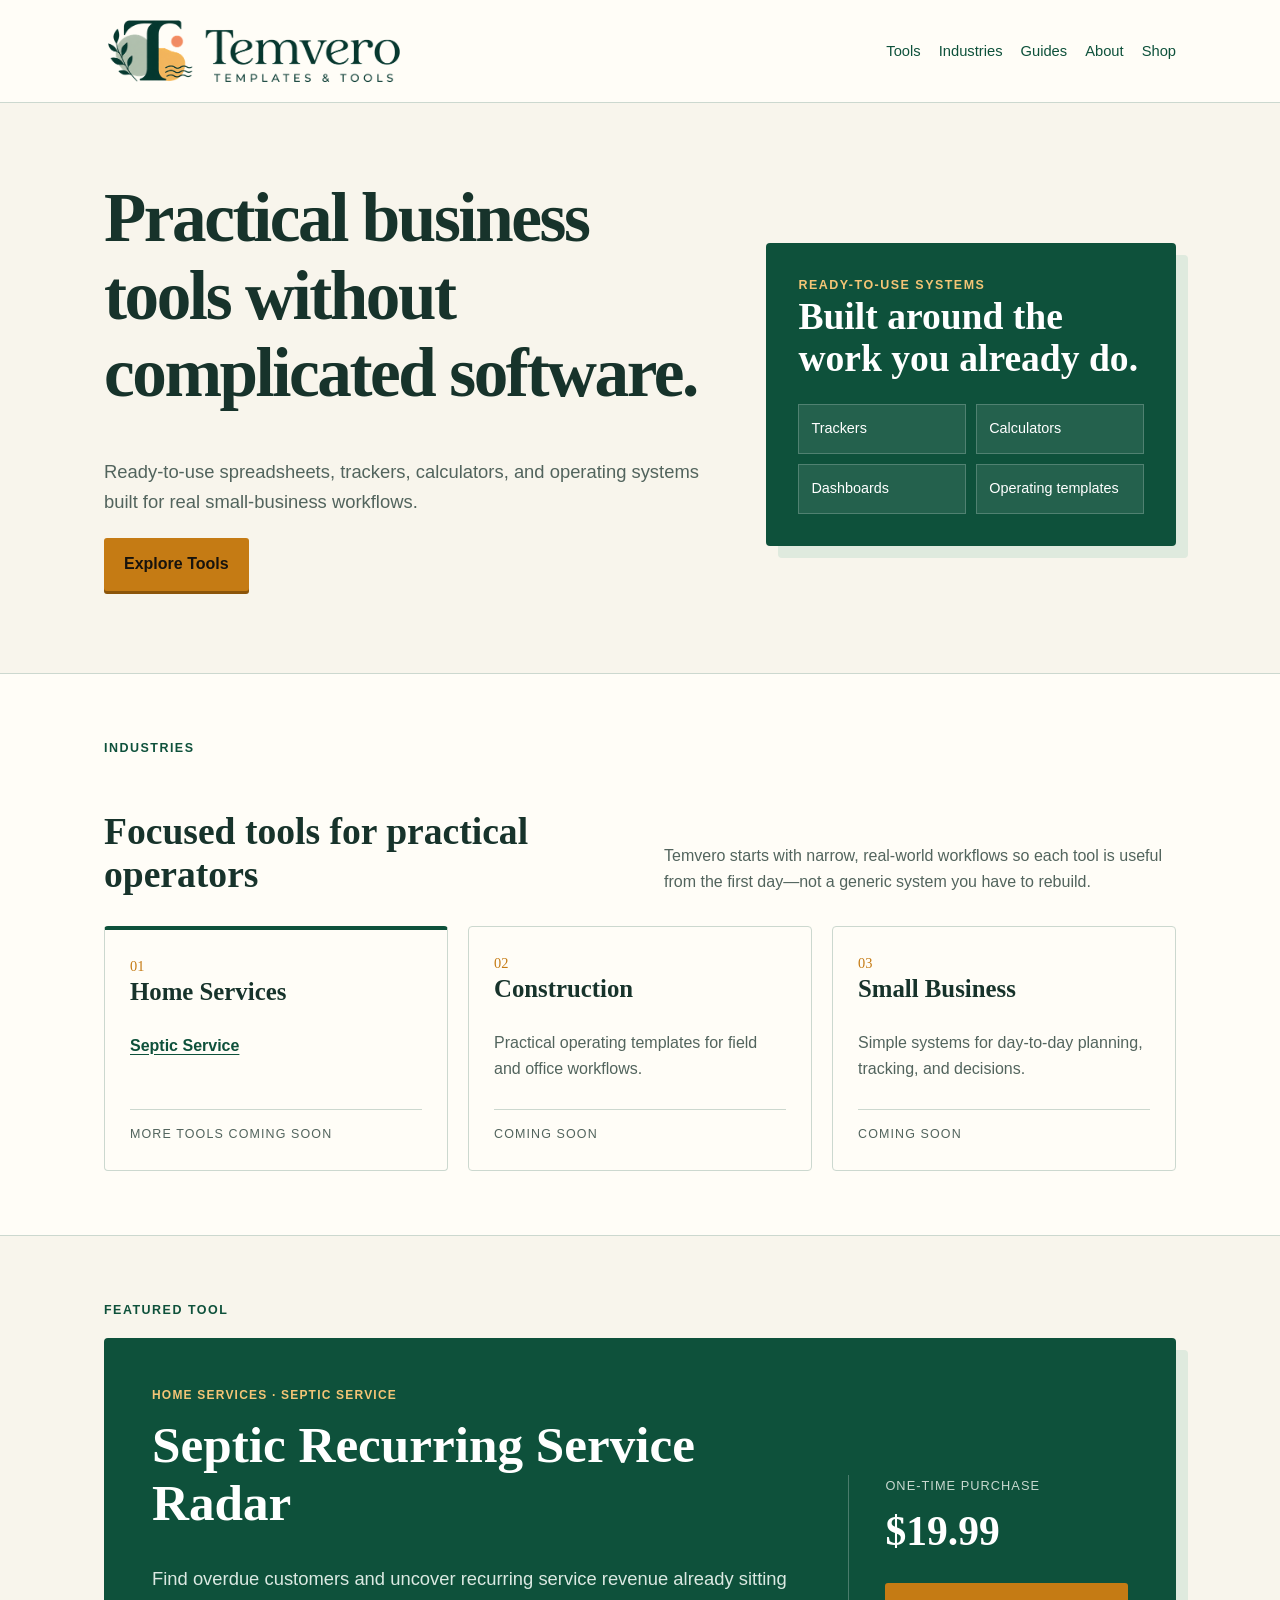
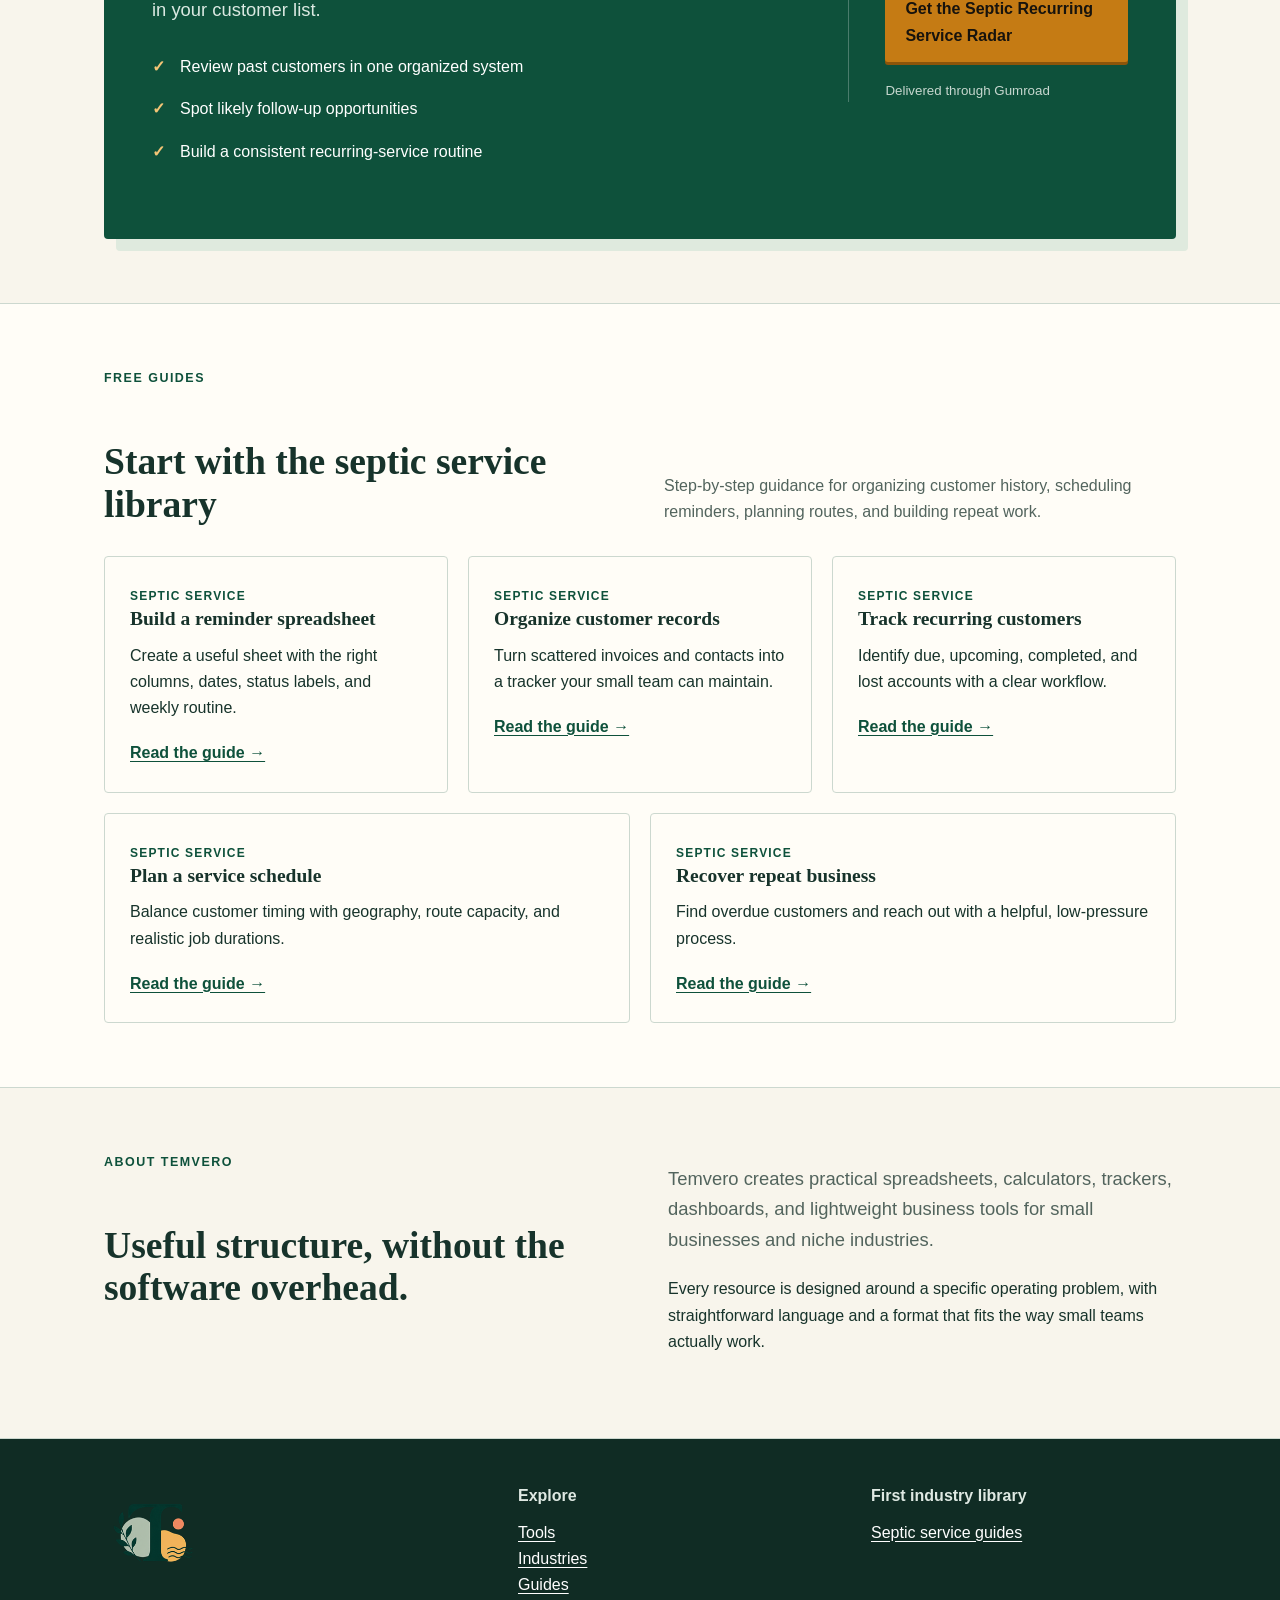
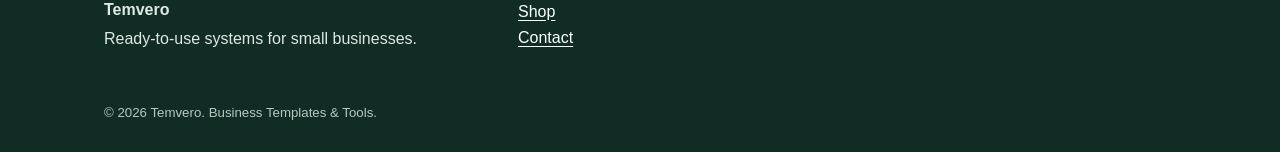
==== commit a07e7ad9: "Add files via upload" ====
--- a/index.html
+++ b/index.html
@@ -14,25 +14,25 @@
   <meta property="og:image" content="https://temvero.com/assets/temvero-og.jpg">
   <meta property="og:image:alt" content="Temvero business templates and tools represented by an operations checklist, calendar, and customer records">
   <link rel="icon" href="favicon.ico" sizes="any"><link rel="icon" type="image/png" sizes="32x32" href="assets/branding/favicon-32x32.png"><link rel="icon" type="image/png" sizes="16x16" href="assets/branding/favicon-16x16.png"><link rel="apple-touch-icon" sizes="180x180" href="assets/branding/apple-touch-icon.png"><link rel="manifest" href="site.webmanifest"><meta name="theme-color" content="#17332b"><link rel="stylesheet" href="assets/styles.css">
-  <link rel="stylesheet" href="assets/temvero.css">
+  <link rel="stylesheet" href="assets/temvero.css?v=20260819">
 </head>
 <body>
   <header>
     <nav class="nav" aria-label="Main navigation">
-      <a class="brand logo-link" href="index.html" aria-label="Temvero home"><img class="header-logo" src="assets/branding/temvero-logo-horizontal.png" width="300" height="70" alt="Temvero — Templates &amp; Tools"></a>
+      <a class="brand logo-link" href="/" aria-label="Temvero home"><img class="header-logo" src="assets/branding/temvero-logo-horizontal.png" width="300" height="70" alt="Temvero — Templates &amp; Tools"></a>
       <button class="mobile-menu" aria-expanded="false" aria-label="Toggle navigation">Menu</button>
-      <div class="nav-links"><a href="#tools">Tools</a><a href="#industries">Industries</a><a href="#guides">Guides</a><a href="#about">About</a><a href="https://temvero.gumroad.com/">Shop</a></div>
+      <div class="nav-links"><a href="/" data-scroll-target="tools">Tools</a><a href="/" data-scroll-target="industries">Industries</a><a href="/" data-scroll-target="guides">Guides</a><a href="/" data-scroll-target="about">About</a><a href="https://temvero.gumroad.com/">Shop</a></div>
     </nav>
   </header>
   <main>
-    <div class="wrap"><section class="hero temvero-hero"><div><img class="hero-brand-logo" src="assets/branding/temvero-logo-horizontal.png" width="320" height="75" alt="Temvero — Templates &amp; Tools"><h1>Practical business tools without complicated software.</h1><p class="lede">Ready-to-use spreadsheets, trackers, calculators, and operating systems built for real small-business workflows.</p><p><a class="button" href="#tools">Explore Tools</a></p></div><aside class="hero-card toolkit-card" aria-label="Temvero tool categories"><div class="eyebrow">Ready-to-use systems</div><h2>Built around the work you already do.</h2><div class="tool-stack"><span>Trackers</span><span>Calculators</span><span>Dashboards</span><span>Operating templates</span></div></aside></section></div>
-    <section class="section alt" id="industries"><div class="wrap"><div class="section-heading"><div><div class="eyebrow">Industries</div><h2>Focused tools for practical operators</h2></div><p>Temvero starts with narrow, real-world workflows so each tool is useful from the first day—not a generic system you have to rebuild.</p></div><div class="grid category-grid"><article class="card category-card active-category"><div class="category-number">01</div><h3>Home Services</h3><p><a href="#featured-tool">Septic Service</a></p><span class="status">More tools coming soon</span></article><article class="card category-card"><div class="category-number">02</div><h3>Construction</h3><p class="muted">Practical operating templates for field and office workflows.</p><span class="status">Coming soon</span></article><article class="card category-card"><div class="category-number">03</div><h3>Small Business</h3><p class="muted">Simple systems for day-to-day planning, tracking, and decisions.</p><span class="status">Coming soon</span></article></div></div></section>
+    <div class="wrap"><section class="hero temvero-hero"><div><h1>Practical business tools without complicated software.</h1><p class="lede">Ready-to-use spreadsheets, trackers, calculators, and operating systems built for real small-business workflows.</p><p><a class="button" href="/" data-scroll-target="tools">Explore Tools</a></p></div><aside class="hero-card toolkit-card" aria-label="Temvero tool categories"><div class="eyebrow">Ready-to-use systems</div><h2>Built around the work you already do.</h2><div class="tool-stack"><span>Trackers</span><span>Calculators</span><span>Dashboards</span><span>Operating templates</span></div></aside></section></div>
+    <section class="section alt" id="industries"><div class="wrap"><div class="section-heading"><div><div class="eyebrow">Industries</div><h2>Focused tools for practical operators</h2></div><p>Temvero starts with narrow, real-world workflows so each tool is useful from the first day—not a generic system you have to rebuild.</p></div><div class="grid category-grid"><article class="card category-card active-category"><div class="category-number">01</div><h3>Home Services</h3><p><a href="/" data-scroll-target="featured-tool">Septic Service</a></p><span class="status">More tools coming soon</span></article><article class="card category-card"><div class="category-number">02</div><h3>Construction</h3><p class="muted">Practical operating templates for field and office workflows.</p><span class="status">Coming soon</span></article><article class="card category-card"><div class="category-number">03</div><h3>Small Business</h3><p class="muted">Simple systems for day-to-day planning, tracking, and decisions.</p><span class="status">Coming soon</span></article></div></div></section>
     <section class="section" id="tools"><div class="wrap" id="featured-tool"><div class="eyebrow">Featured Tool</div><div class="featured-tool"><div class="featured-copy"><div class="tool-kicker">Home Services · Septic Service</div><h2>Septic Recurring Service Radar</h2><p class="lede">Find overdue customers and uncover recurring service revenue already sitting in your customer list.</p><ul class="checklist dark-checklist"><li>Review past customers in one organized system</li><li>Spot likely follow-up opportunities</li><li>Build a consistent recurring-service routine</li></ul></div><div class="featured-action"><div class="price"><span>One-time purchase</span><strong>$19.99</strong></div><a class="button" href="https://kunhong.gumroad.com/l/SepticRecurringServiceRadar">Get the Septic Recurring Service Radar</a><small>Delivered through Gumroad</small></div></div></div></section>
     <section class="section alt" id="guides"><div class="wrap"><div class="section-heading"><div><div class="eyebrow">Free Guides</div><h2>Start with the septic service library</h2></div><p>Step-by-step guidance for organizing customer history, scheduling reminders, planning routes, and building repeat work.</p></div><div class="grid guide-grid"><article class="card"><span class="guide-label">Septic Service</span><h3>Build a reminder spreadsheet</h3><p>Create a useful sheet with the right columns, dates, status labels, and weekly routine.</p><a href="septic-service-reminder-spreadsheet.html">Read the guide →</a></article><article class="card"><span class="guide-label">Septic Service</span><h3>Organize customer records</h3><p>Turn scattered invoices and contacts into a tracker your small team can maintain.</p><a href="septic-pumping-customer-tracker.html">Read the guide →</a></article><article class="card"><span class="guide-label">Septic Service</span><h3>Track recurring customers</h3><p>Identify due, upcoming, completed, and lost accounts with a clear workflow.</p><a href="track-recurring-septic-customers.html">Read the guide →</a></article><article class="card"><span class="guide-label">Septic Service</span><h3>Plan a service schedule</h3><p>Balance customer timing with geography, route capacity, and realistic job durations.</p><a href="septic-service-schedule-template.html">Read the guide →</a></article><article class="card"><span class="guide-label">Septic Service</span><h3>Recover repeat business</h3><p>Find overdue customers and reach out with a helpful, low-pressure process.</p><a href="recover-repeat-septic-customers.html">Read the guide →</a></article></div></div></section>
     <section class="section about-section" id="about"><div class="wrap about-grid"><div><div class="eyebrow">About Temvero</div><h2>Useful structure, without the software overhead.</h2></div><div><p class="lede">Temvero creates practical spreadsheets, calculators, trackers, dashboards, and lightweight business tools for small businesses and niche industries.</p><p>Every resource is designed around a specific operating problem, with straightforward language and a format that fits the way small teams actually work.</p></div></div></section>
   </main>
-  <footer><div class="wrap"><div class="footer-grid"><div class="footer-brand"><img class="footer-logo" src="assets/branding/temvero-icon-192.png" width="100" height="100" alt=""><div><strong>Temvero</strong><p>Ready-to-use systems for small businesses.</p></div></div><div><strong>Explore</strong><p><a href="index.html#tools">Tools</a><br><a href="index.html#industries">Industries</a><br><a href="index.html#guides">Guides</a><br><a href="https://temvero.gumroad.com/">Shop</a><br><a href="contact.html">Contact</a></p></div><div><strong>First industry library</strong><p><a href="index.html#guides">Septic service guides</a></p></div></div><div class="fine">© 2026 Temvero. Business Templates &amp; Tools.</div></div></footer>
-  <script src="assets/site.js" defer></script>
+  <footer><div class="wrap"><div class="footer-grid"><div class="footer-brand"><span class="footer-logo-wrap"><img class="footer-logo" src="assets/branding/temvero-icon-192.png" width="100" height="100" alt=""></span><div><strong>Temvero</strong><p>Ready-to-use systems for small businesses.</p></div></div><div><strong>Explore</strong><p><a href="/" data-scroll-target="tools">Tools</a><br><a href="/" data-scroll-target="industries">Industries</a><br><a href="/" data-scroll-target="guides">Guides</a><br><a href="https://temvero.gumroad.com/">Shop</a><br><a href="/contact.html">Contact</a></p></div><div><strong>First industry library</strong><p><a href="/" data-scroll-target="guides">Septic service guides</a></p></div></div><div class="fine">© 2026 Temvero. Business Templates &amp; Tools.</div></div></footer>
+  <script src="assets/site.js?v=20260819" defer></script>
 </body>
 </html>
 
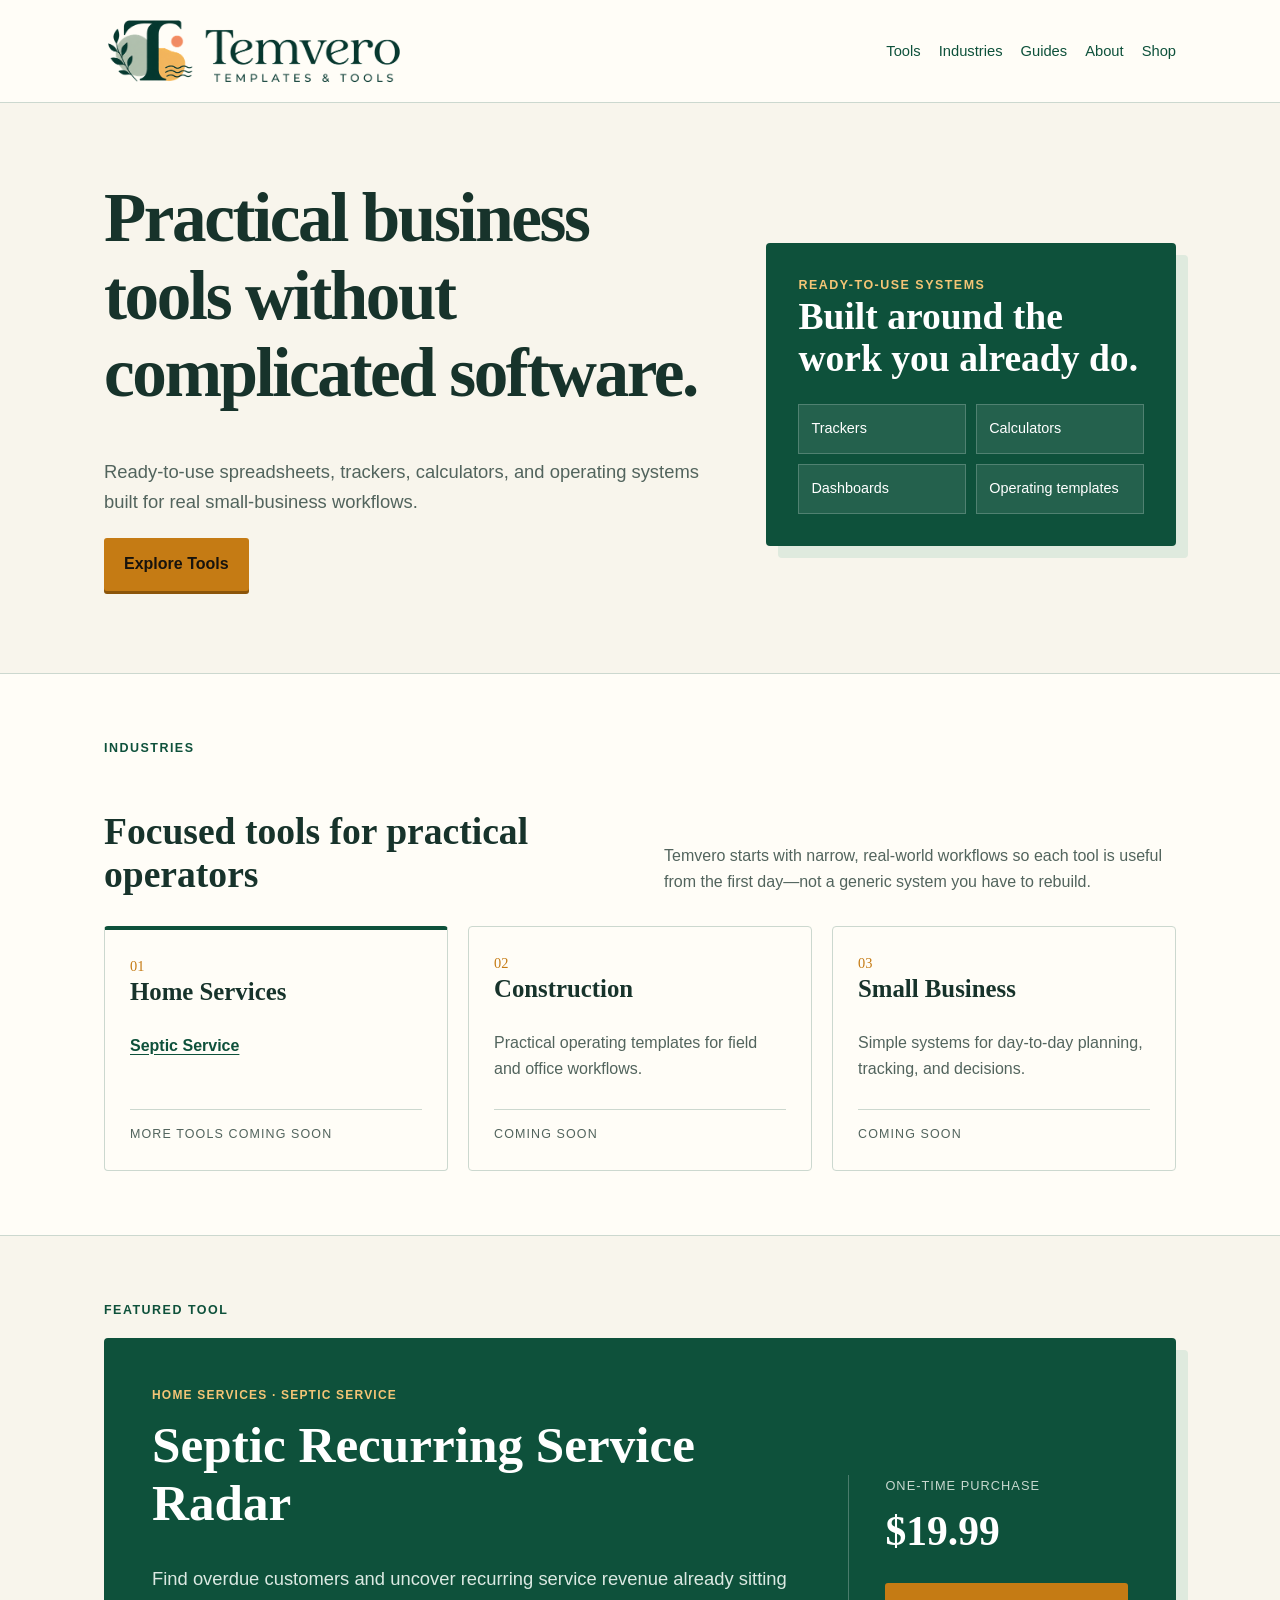
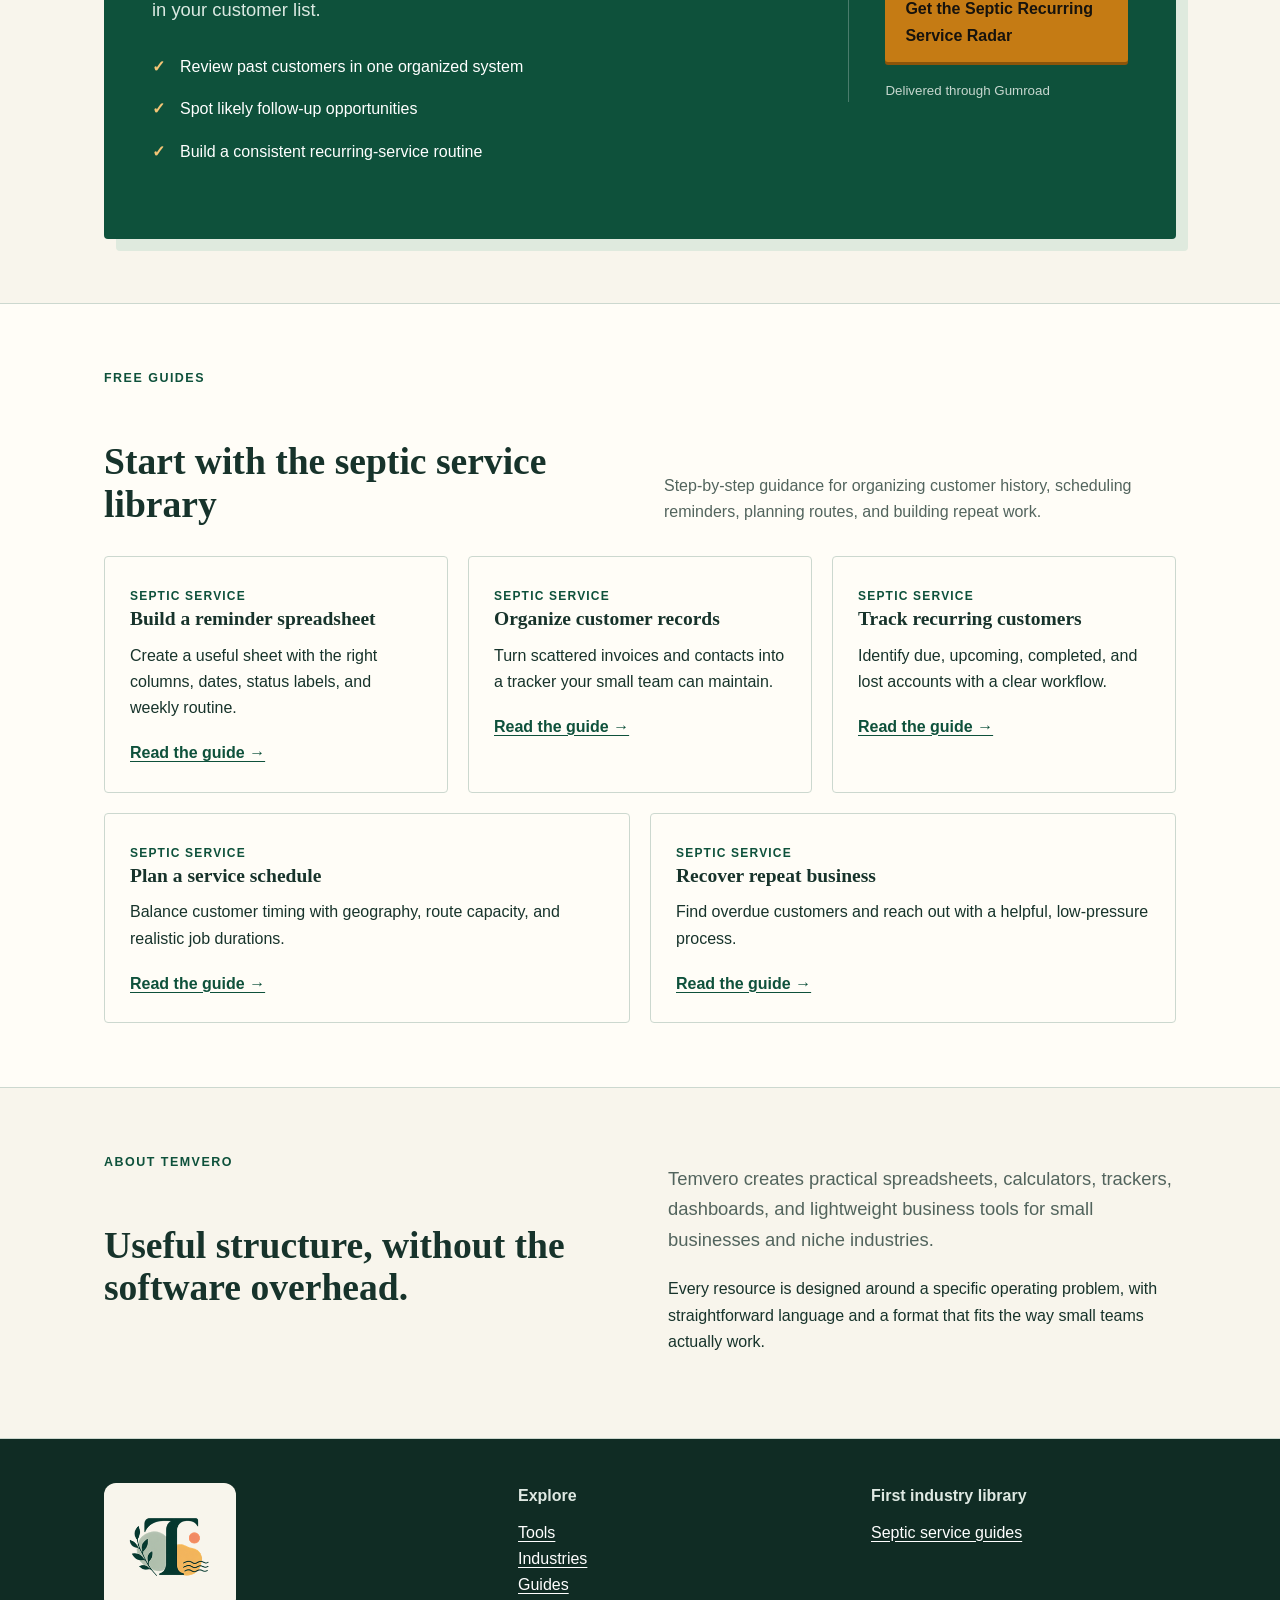
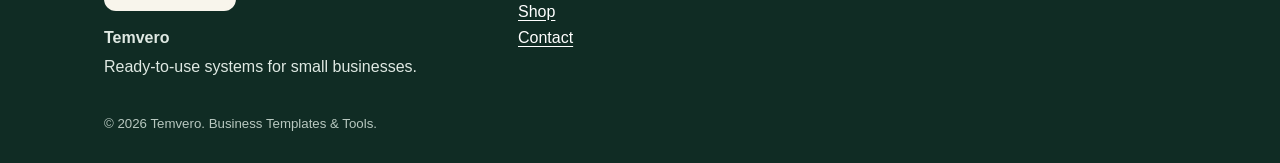
==== commit d78dbf97: "Add files via upload" ====
--- a/index.html
+++ b/index.html
@@ -27,12 +27,12 @@
   <main>
     <div class="wrap"><section class="hero temvero-hero"><div><h1>Practical business tools without complicated software.</h1><p class="lede">Ready-to-use spreadsheets, trackers, calculators, and operating systems built for real small-business workflows.</p><p><a class="button" href="/" data-scroll-target="tools">Explore Tools</a></p></div><aside class="hero-card toolkit-card" aria-label="Temvero tool categories"><div class="eyebrow">Ready-to-use systems</div><h2>Built around the work you already do.</h2><div class="tool-stack"><span>Trackers</span><span>Calculators</span><span>Dashboards</span><span>Operating templates</span></div></aside></section></div>
     <section class="section alt" id="industries"><div class="wrap"><div class="section-heading"><div><div class="eyebrow">Industries</div><h2>Focused tools for practical operators</h2></div><p>Temvero starts with narrow, real-world workflows so each tool is useful from the first day—not a generic system you have to rebuild.</p></div><div class="grid category-grid"><article class="card category-card active-category"><div class="category-number">01</div><h3>Home Services</h3><p><a href="/" data-scroll-target="featured-tool">Septic Service</a></p><span class="status">More tools coming soon</span></article><article class="card category-card"><div class="category-number">02</div><h3>Construction</h3><p class="muted">Practical operating templates for field and office workflows.</p><span class="status">Coming soon</span></article><article class="card category-card"><div class="category-number">03</div><h3>Small Business</h3><p class="muted">Simple systems for day-to-day planning, tracking, and decisions.</p><span class="status">Coming soon</span></article></div></div></section>
-    <section class="section" id="tools"><div class="wrap" id="featured-tool"><div class="eyebrow">Featured Tool</div><div class="featured-tool"><div class="featured-copy"><div class="tool-kicker">Home Services · Septic Service</div><h2>Septic Recurring Service Radar</h2><p class="lede">Find overdue customers and uncover recurring service revenue already sitting in your customer list.</p><ul class="checklist dark-checklist"><li>Review past customers in one organized system</li><li>Spot likely follow-up opportunities</li><li>Build a consistent recurring-service routine</li></ul></div><div class="featured-action"><div class="price"><span>One-time purchase</span><strong>$19.99</strong></div><a class="button" href="https://kunhong.gumroad.com/l/SepticRecurringServiceRadar">Get the Septic Recurring Service Radar</a><small>Delivered through Gumroad</small></div></div></div></section>
-    <section class="section alt" id="guides"><div class="wrap"><div class="section-heading"><div><div class="eyebrow">Free Guides</div><h2>Start with the septic service library</h2></div><p>Step-by-step guidance for organizing customer history, scheduling reminders, planning routes, and building repeat work.</p></div><div class="grid guide-grid"><article class="card"><span class="guide-label">Septic Service</span><h3>Build a reminder spreadsheet</h3><p>Create a useful sheet with the right columns, dates, status labels, and weekly routine.</p><a href="septic-service-reminder-spreadsheet.html">Read the guide →</a></article><article class="card"><span class="guide-label">Septic Service</span><h3>Organize customer records</h3><p>Turn scattered invoices and contacts into a tracker your small team can maintain.</p><a href="septic-pumping-customer-tracker.html">Read the guide →</a></article><article class="card"><span class="guide-label">Septic Service</span><h3>Track recurring customers</h3><p>Identify due, upcoming, completed, and lost accounts with a clear workflow.</p><a href="track-recurring-septic-customers.html">Read the guide →</a></article><article class="card"><span class="guide-label">Septic Service</span><h3>Plan a service schedule</h3><p>Balance customer timing with geography, route capacity, and realistic job durations.</p><a href="septic-service-schedule-template.html">Read the guide →</a></article><article class="card"><span class="guide-label">Septic Service</span><h3>Recover repeat business</h3><p>Find overdue customers and reach out with a helpful, low-pressure process.</p><a href="recover-repeat-septic-customers.html">Read the guide →</a></article></div></div></section>
+    <section class="section" id="tools"><div class="wrap" id="featured-tool"><div class="eyebrow">Featured Tool</div><div class="featured-tool"><div class="featured-copy"><div class="tool-kicker">Home Services · Septic Service</div><h2>Septic Recurring Service Radar</h2><p class="lede">Find overdue customers and uncover recurring service revenue already sitting in your customer list.</p><ul class="checklist dark-checklist"><li>Review past customers in one organized system</li><li>Spot likely follow-up opportunities</li><li>Build a consistent recurring-service routine</li></ul></div><div class="featured-action"><div class="price"><span>One-time purchase</span><strong>$19.99</strong></div><a class="button" href="https://temvero.gumroad.com/l/SepticRecurringServiceRadar">Get the Septic Recurring Service Radar</a><small>Delivered through Gumroad</small></div></div></div></section>
+    <section class="section alt" id="guides"><div class="wrap"><div class="section-heading"><div><div class="eyebrow">Free Guides</div><h2>Start with the septic service library</h2></div><p>Step-by-step guidance for organizing customer history, scheduling reminders, planning routes, and building repeat work.</p></div><div class="grid guide-grid"><article class="card"><span class="guide-label">Septic Service</span><h3>Build a reminder spreadsheet</h3><p>Create a useful sheet with the right columns, dates, status labels, and weekly routine.</p><a href="/septic-service-reminder-spreadsheet.html">Read the guide →</a></article><article class="card"><span class="guide-label">Septic Service</span><h3>Organize customer records</h3><p>Turn scattered invoices and contacts into a tracker your small team can maintain.</p><a href="/septic-pumping-customer-tracker.html">Read the guide →</a></article><article class="card"><span class="guide-label">Septic Service</span><h3>Track recurring customers</h3><p>Identify due, upcoming, completed, and lost accounts with a clear workflow.</p><a href="/track-recurring-septic-customers.html">Read the guide →</a></article><article class="card"><span class="guide-label">Septic Service</span><h3>Plan a service schedule</h3><p>Balance customer timing with geography, route capacity, and realistic job durations.</p><a href="/septic-service-schedule-template.html">Read the guide →</a></article><article class="card"><span class="guide-label">Septic Service</span><h3>Recover repeat business</h3><p>Find overdue customers and reach out with a helpful, low-pressure process.</p><a href="/recover-repeat-septic-customers.html">Read the guide →</a></article></div></div></section>
     <section class="section about-section" id="about"><div class="wrap about-grid"><div><div class="eyebrow">About Temvero</div><h2>Useful structure, without the software overhead.</h2></div><div><p class="lede">Temvero creates practical spreadsheets, calculators, trackers, dashboards, and lightweight business tools for small businesses and niche industries.</p><p>Every resource is designed around a specific operating problem, with straightforward language and a format that fits the way small teams actually work.</p></div></div></section>
   </main>
   <footer><div class="wrap"><div class="footer-grid"><div class="footer-brand"><span class="footer-logo-wrap"><img class="footer-logo" src="assets/branding/temvero-icon-192.png" width="100" height="100" alt=""></span><div><strong>Temvero</strong><p>Ready-to-use systems for small businesses.</p></div></div><div><strong>Explore</strong><p><a href="/" data-scroll-target="tools">Tools</a><br><a href="/" data-scroll-target="industries">Industries</a><br><a href="/" data-scroll-target="guides">Guides</a><br><a href="https://temvero.gumroad.com/">Shop</a><br><a href="/contact.html">Contact</a></p></div><div><strong>First industry library</strong><p><a href="/" data-scroll-target="guides">Septic service guides</a></p></div></div><div class="fine">© 2026 Temvero. Business Templates &amp; Tools.</div></div></footer>
-  <script src="assets/site.js?v=20260819" defer></script>
+  <script src="assets/site.js?v=20260819b" defer></script>
 </body>
 </html>
 
--- a/assets/temvero.css
+++ b/assets/temvero.css
@@ -1,4 +1,4 @@
 .brand-lockup{display:flex;flex-direction:column;line-height:1}.brand-lockup small{font-family:Arial,Helvetica,sans-serif;font-size:.62rem;text-transform:uppercase;letter-spacing:.1em;color:var(--muted);margin-top:5px}.temvero-hero h1{font-size:clamp(2.6rem,5.4vw,4.55rem)}.toolkit-card .eyebrow{color:#f4c576}.tool-stack{display:grid;grid-template-columns:1fr 1fr;gap:10px;margin-top:24px}.tool-stack span{background:rgba(255,255,255,.09);border:1px solid rgba(255,255,255,.2);padding:12px;font-size:.9rem}.section-heading{display:grid;grid-template-columns:1fr 1fr;gap:48px;align-items:end;margin-bottom:30px}.section-heading h2{margin-bottom:0}.section-heading>p{color:var(--muted);margin-bottom:0}.category-card{position:relative;min-height:245px;display:flex;flex-direction:column}.category-card h3{font-size:1.55rem}.category-number{font-family:Georgia,serif;color:var(--gold);font-size:.9rem}.category-card .status{margin-top:auto;font-size:.78rem;text-transform:uppercase;letter-spacing:.09em;color:var(--muted);border-top:1px solid var(--line);padding-top:14px}.category-card.active-category{border-top:4px solid var(--green)}.muted{color:var(--muted)}.featured-tool{display:grid;grid-template-columns:1.4fr .6fr;gap:44px;margin-top:18px;background:var(--green);color:white;padding:48px;border-radius:4px;box-shadow:12px 12px 0 var(--green2)}.featured-tool h2{color:white;margin-top:.2em;font-size:clamp(2rem,4vw,3.2rem)}.featured-tool .lede{color:#dbe9e2}.tool-kicker,.guide-label{font-size:.75rem;text-transform:uppercase;letter-spacing:.1em;font-weight:700;color:#f4c576}.dark-checklist li:before{color:#f4c576}.featured-action{align-self:center;border-left:1px solid rgba(255,255,255,.25);padding-left:36px;display:grid;gap:18px}.featured-action small{color:#c7d7cf}.price{display:flex;flex-direction:column}.price span{font-size:.8rem;text-transform:uppercase;letter-spacing:.08em;color:#c7d7cf}.price strong{font-family:Georgia,serif;font-size:2.6rem}.guide-grid{grid-template-columns:repeat(6,1fr)}.guide-grid .card{grid-column:span 2}.guide-grid .card:nth-child(4),.guide-grid .card:nth-child(5){grid-column:span 3}.guide-label{color:var(--green)}.about-section{border-bottom:1px solid var(--line)}.about-grid{display:grid;grid-template-columns:1fr 1fr;gap:56px}.breadcrumb{max-width:780px;margin:22px auto -25px;padding:0 24px;font-size:.82rem;color:var(--muted)}.breadcrumb a{text-decoration:none}.breadcrumb span{padding:0 8px;color:#83928c}
 @media(max-width:800px){.section-heading,.featured-tool,.about-grid{grid-template-columns:1fr;gap:22px}.featured-tool{padding:30px;box-shadow:7px 7px 0 var(--green2)}.featured-action{border-left:0;border-top:1px solid rgba(255,255,255,.25);padding:24px 0 0}.guide-grid{grid-template-columns:1fr}.guide-grid .card,.guide-grid .card:nth-child(4),.guide-grid .card:nth-child(5){grid-column:auto}.tool-stack{grid-template-columns:1fr 1fr}.brand-lockup small{display:none}}
-.logo-link{display:flex;align-items:center;flex:0 0 auto;line-height:0}.header-logo{display:block;width:300px;max-width:36vw;height:auto;object-fit:contain}.nav{flex-wrap:nowrap}.nav-links{align-items:center;flex-wrap:nowrap;white-space:nowrap}.hero-brand-logo{display:block;width:270px;height:auto;object-fit:contain;margin:0 0 22px}.footer-grid{gap:48px;align-items:start}.footer-brand{display:flex;flex-direction:column;align-items:flex-start;gap:14px}.footer-logo{display:block;width:100px;height:auto;object-fit:contain;flex:0 0 auto}.footer-brand p{margin:.2em 0 0}.contact-hero{max-width:820px;padding:70px 0 48px}.contact-hero h1{font-size:clamp(2.7rem,6vw,4.8rem)}.contact-email-card{background:var(--green);color:white;padding:30px;border-radius:4px;margin-top:30px;display:flex;align-items:center;justify-content:space-between;gap:24px}.contact-email-card h2{color:white;margin:0 0 .3em;font-size:1.45rem}.contact-email{color:white;font-weight:700;font-size:1.12rem;overflow-wrap:anywhere}.contact-grid{grid-template-columns:repeat(3,1fr)}.contact-grid .card{min-height:250px}.contact-response{margin-top:24px;background:var(--green2);border-left:5px solid var(--green);padding:22px 24px}.contact-response h2{font-size:1.4rem;margin:0 0 .35em}.faq-list{display:grid;gap:14px;max-width:860px}.faq-item{background:var(--paper);border:1px solid var(--line);padding:22px 24px}.faq-item h3{margin:0 0 .55em}.contact-cta{max-width:860px}
-@media(max-width:800px){.header-logo{width:min(220px,60vw);max-width:none}.nav{align-items:center;flex-wrap:wrap}.nav-links{white-space:normal}.hero-brand-logo{width:230px}.footer-grid{gap:32px}.footer-logo{width:92px}.contact-hero{padding:48px 0 36px}.contact-email-card{align-items:flex-start;flex-direction:column}.contact-grid{grid-template-columns:1fr}.contact-grid .card{min-height:0}}
+.logo-link{display:flex;align-items:center;flex:0 0 auto;line-height:0}.header-logo{display:block;width:300px;max-width:36vw;height:auto;object-fit:contain}.nav{flex-wrap:nowrap}.nav-links{align-items:center;flex-wrap:nowrap;white-space:nowrap}.footer-grid{gap:48px;align-items:start}.footer-brand{display:flex;flex-direction:column;align-items:flex-start;gap:14px}.footer-logo-wrap{display:inline-flex;align-items:center;justify-content:center;width:fit-content;padding:14px 16px;border-radius:12px;background:var(--cream)}.footer-logo{display:block;width:100px;height:auto;object-fit:contain;flex:0 0 auto}.footer-brand p{margin:.2em 0 0}.contact-hero{max-width:820px;padding:70px 0 48px}.contact-hero h1{font-size:clamp(2.7rem,6vw,4.8rem)}.contact-email-card{background:var(--green);color:white;padding:30px;border-radius:4px;margin-top:30px;display:flex;align-items:center;justify-content:space-between;gap:24px}.contact-email-card h2{color:white;margin:0 0 .3em;font-size:1.45rem}.contact-email{color:white;font-weight:700;font-size:1.12rem;overflow-wrap:anywhere}.contact-grid{grid-template-columns:repeat(3,1fr)}.contact-grid .card{min-height:250px}.contact-response{margin-top:24px;background:var(--green2);border-left:5px solid var(--green);padding:22px 24px}.contact-response h2{font-size:1.4rem;margin:0 0 .35em}.faq-list{display:grid;gap:14px;max-width:860px}.faq-item{background:var(--paper);border:1px solid var(--line);padding:22px 24px}.faq-item h3{margin:0 0 .55em}.contact-cta{max-width:860px}
+@media(max-width:800px){.header-logo{width:min(220px,60vw);max-width:none}.nav{align-items:center;flex-wrap:wrap}.nav-links{white-space:normal}.footer-grid{gap:32px}.footer-logo{width:92px}.contact-hero{padding:48px 0 36px}.contact-email-card{align-items:flex-start;flex-direction:column}.contact-grid{grid-template-columns:1fr}.contact-grid .card{min-height:0}}
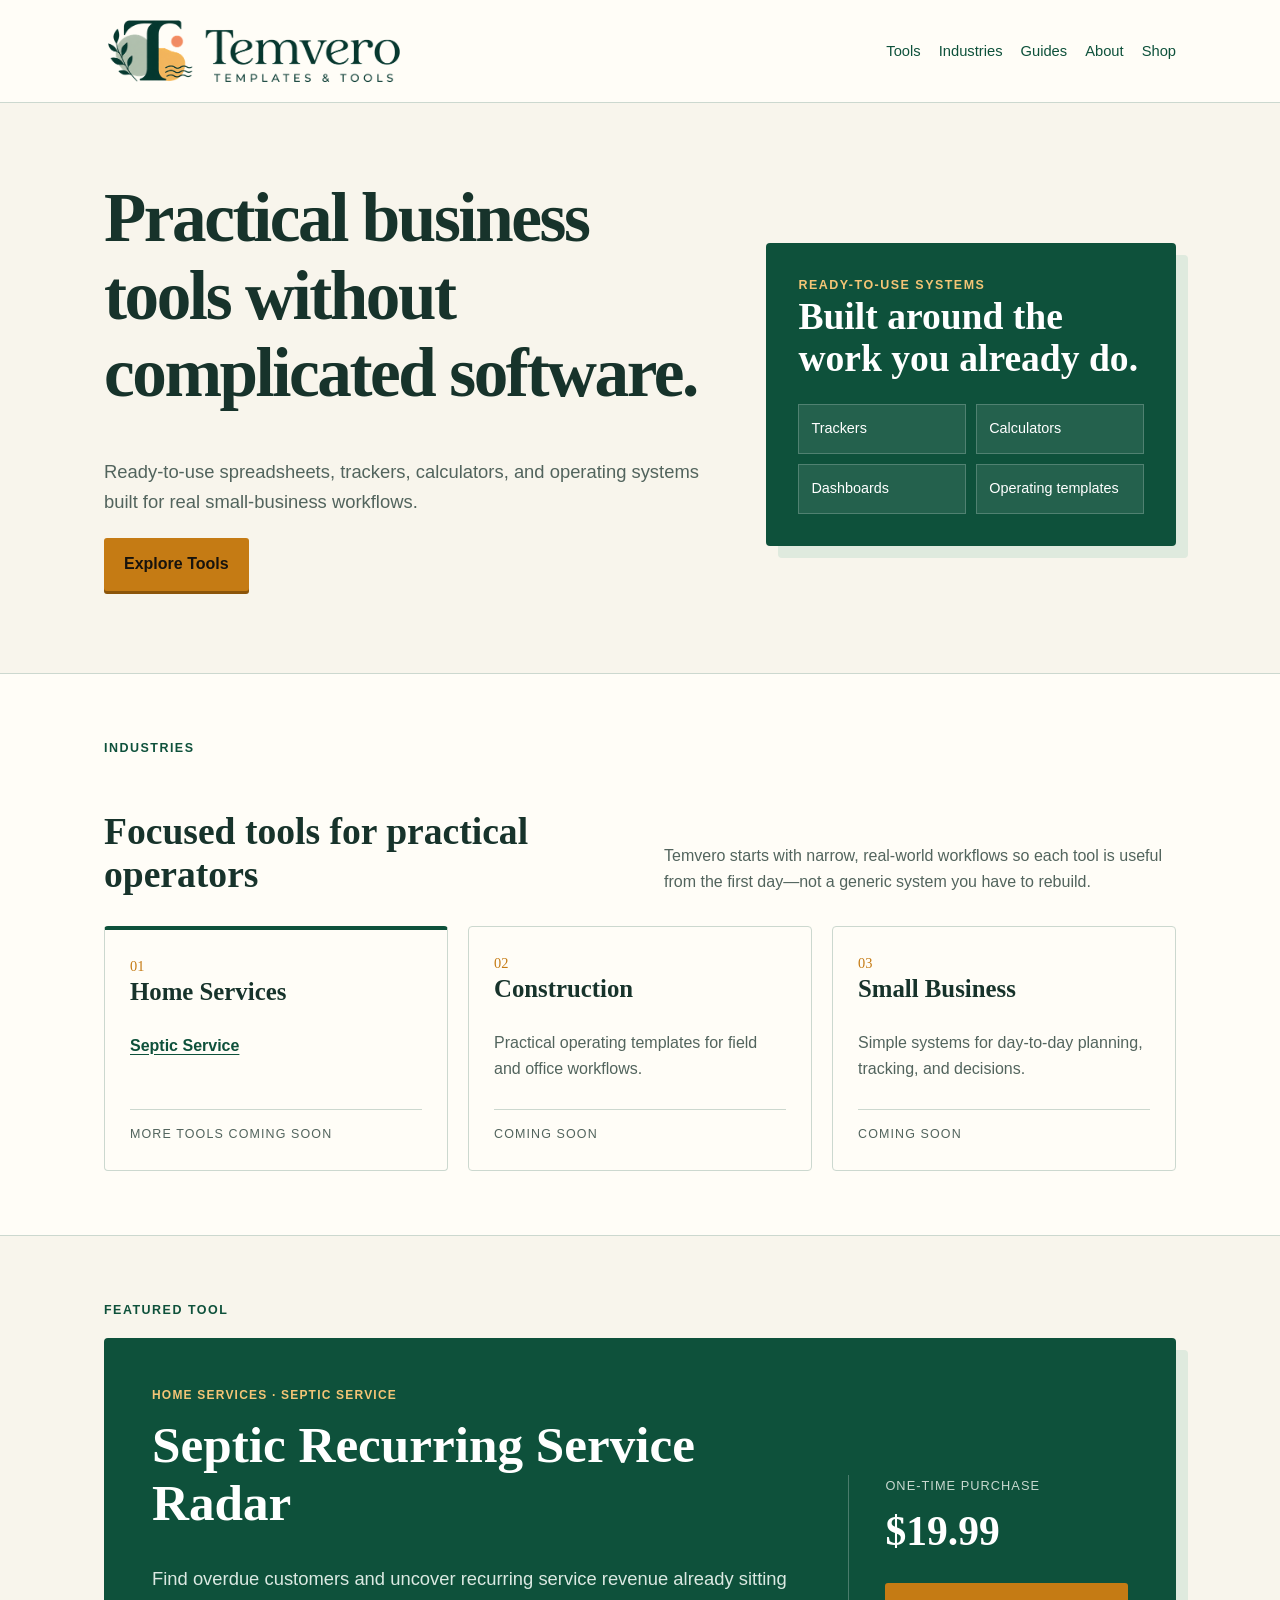
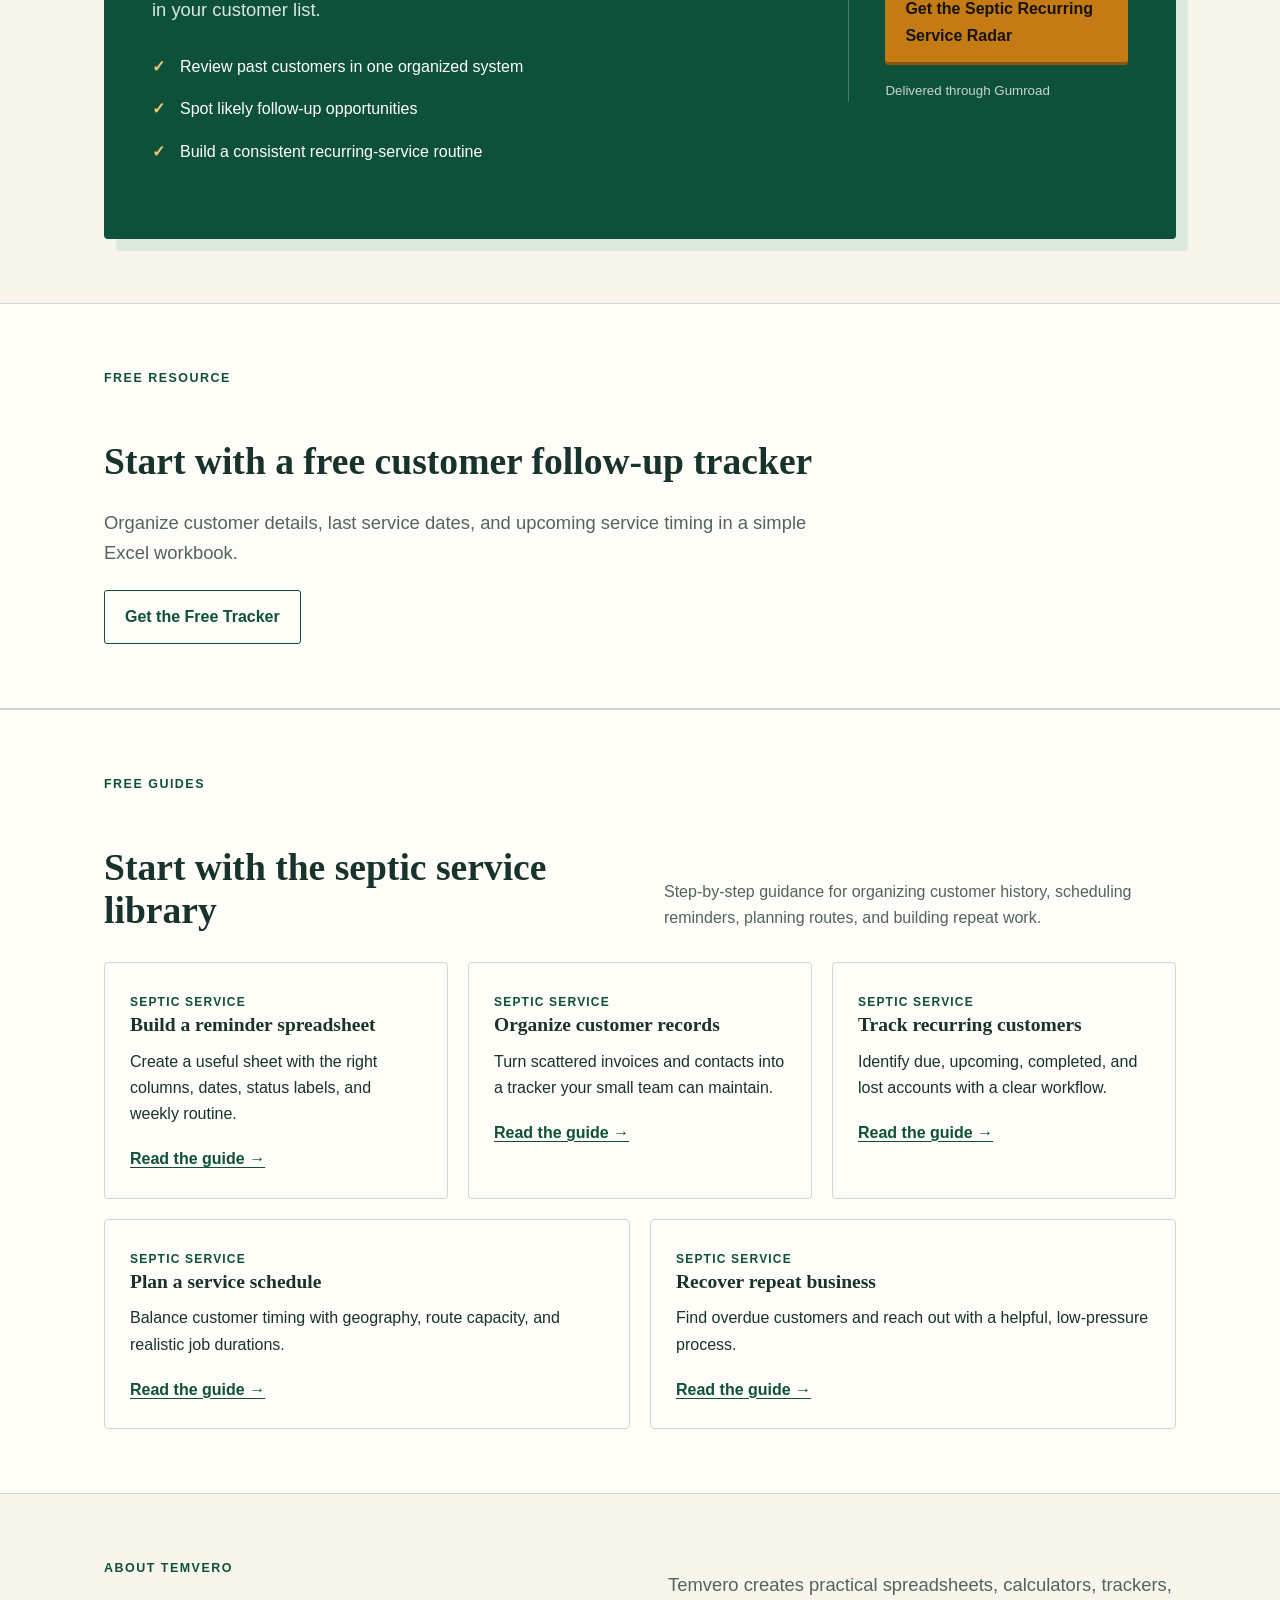
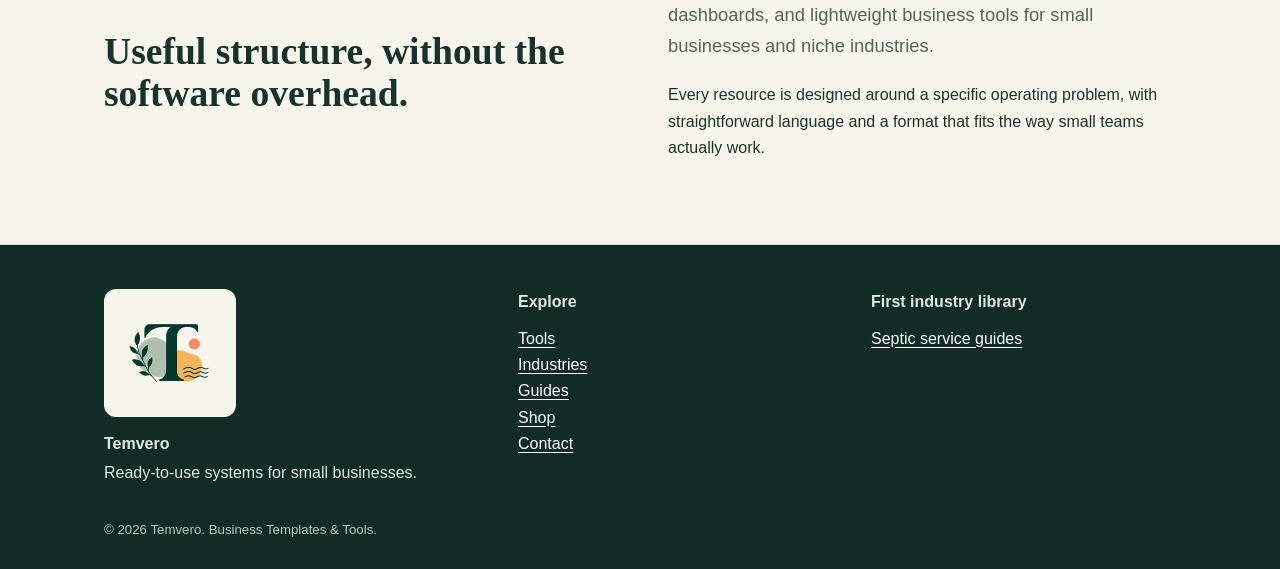
==== commit 00072c8d: "20260821" ====
--- a/index.html
+++ b/index.html
@@ -28,6 +28,7 @@
     <div class="wrap"><section class="hero temvero-hero"><div><h1>Practical business tools without complicated software.</h1><p class="lede">Ready-to-use spreadsheets, trackers, calculators, and operating systems built for real small-business workflows.</p><p><a class="button" href="/" data-scroll-target="tools">Explore Tools</a></p></div><aside class="hero-card toolkit-card" aria-label="Temvero tool categories"><div class="eyebrow">Ready-to-use systems</div><h2>Built around the work you already do.</h2><div class="tool-stack"><span>Trackers</span><span>Calculators</span><span>Dashboards</span><span>Operating templates</span></div></aside></section></div>
     <section class="section alt" id="industries"><div class="wrap"><div class="section-heading"><div><div class="eyebrow">Industries</div><h2>Focused tools for practical operators</h2></div><p>Temvero starts with narrow, real-world workflows so each tool is useful from the first day—not a generic system you have to rebuild.</p></div><div class="grid category-grid"><article class="card category-card active-category"><div class="category-number">01</div><h3>Home Services</h3><p><a href="/" data-scroll-target="featured-tool">Septic Service</a></p><span class="status">More tools coming soon</span></article><article class="card category-card"><div class="category-number">02</div><h3>Construction</h3><p class="muted">Practical operating templates for field and office workflows.</p><span class="status">Coming soon</span></article><article class="card category-card"><div class="category-number">03</div><h3>Small Business</h3><p class="muted">Simple systems for day-to-day planning, tracking, and decisions.</p><span class="status">Coming soon</span></article></div></div></section>
     <section class="section" id="tools"><div class="wrap" id="featured-tool"><div class="eyebrow">Featured Tool</div><div class="featured-tool"><div class="featured-copy"><div class="tool-kicker">Home Services · Septic Service</div><h2>Septic Recurring Service Radar</h2><p class="lede">Find overdue customers and uncover recurring service revenue already sitting in your customer list.</p><ul class="checklist dark-checklist"><li>Review past customers in one organized system</li><li>Spot likely follow-up opportunities</li><li>Build a consistent recurring-service routine</li></ul></div><div class="featured-action"><div class="price"><span>One-time purchase</span><strong>$19.99</strong></div><a class="button" href="https://temvero.gumroad.com/l/SepticRecurringServiceRadar">Get the Septic Recurring Service Radar</a><small>Delivered through Gumroad</small></div></div></div></section>
+    <section class="section alt"><div class="wrap"><div class="eyebrow">Free Resource</div><h2>Start with a free customer follow-up tracker</h2><p class="lede">Organize customer details, last service dates, and upcoming service timing in a simple Excel workbook.</p><a class="button secondary" href="/free-septic-customer-follow-up-tracker.html">Get the Free Tracker</a></div></section>
     <section class="section alt" id="guides"><div class="wrap"><div class="section-heading"><div><div class="eyebrow">Free Guides</div><h2>Start with the septic service library</h2></div><p>Step-by-step guidance for organizing customer history, scheduling reminders, planning routes, and building repeat work.</p></div><div class="grid guide-grid"><article class="card"><span class="guide-label">Septic Service</span><h3>Build a reminder spreadsheet</h3><p>Create a useful sheet with the right columns, dates, status labels, and weekly routine.</p><a href="/septic-service-reminder-spreadsheet.html">Read the guide →</a></article><article class="card"><span class="guide-label">Septic Service</span><h3>Organize customer records</h3><p>Turn scattered invoices and contacts into a tracker your small team can maintain.</p><a href="/septic-pumping-customer-tracker.html">Read the guide →</a></article><article class="card"><span class="guide-label">Septic Service</span><h3>Track recurring customers</h3><p>Identify due, upcoming, completed, and lost accounts with a clear workflow.</p><a href="/track-recurring-septic-customers.html">Read the guide →</a></article><article class="card"><span class="guide-label">Septic Service</span><h3>Plan a service schedule</h3><p>Balance customer timing with geography, route capacity, and realistic job durations.</p><a href="/septic-service-schedule-template.html">Read the guide →</a></article><article class="card"><span class="guide-label">Septic Service</span><h3>Recover repeat business</h3><p>Find overdue customers and reach out with a helpful, low-pressure process.</p><a href="/recover-repeat-septic-customers.html">Read the guide →</a></article></div></div></section>
     <section class="section about-section" id="about"><div class="wrap about-grid"><div><div class="eyebrow">About Temvero</div><h2>Useful structure, without the software overhead.</h2></div><div><p class="lede">Temvero creates practical spreadsheets, calculators, trackers, dashboards, and lightweight business tools for small businesses and niche industries.</p><p>Every resource is designed around a specific operating problem, with straightforward language and a format that fits the way small teams actually work.</p></div></div></section>
   </main>
--- a/assets/temvero.css
+++ b/assets/temvero.css
@@ -2,3 +2,7 @@
 @media(max-width:800px){.section-heading,.featured-tool,.about-grid{grid-template-columns:1fr;gap:22px}.featured-tool{padding:30px;box-shadow:7px 7px 0 var(--green2)}.featured-action{border-left:0;border-top:1px solid rgba(255,255,255,.25);padding:24px 0 0}.guide-grid{grid-template-columns:1fr}.guide-grid .card,.guide-grid .card:nth-child(4),.guide-grid .card:nth-child(5){grid-column:auto}.tool-stack{grid-template-columns:1fr 1fr}.brand-lockup small{display:none}}
 .logo-link{display:flex;align-items:center;flex:0 0 auto;line-height:0}.header-logo{display:block;width:300px;max-width:36vw;height:auto;object-fit:contain}.nav{flex-wrap:nowrap}.nav-links{align-items:center;flex-wrap:nowrap;white-space:nowrap}.footer-grid{gap:48px;align-items:start}.footer-brand{display:flex;flex-direction:column;align-items:flex-start;gap:14px}.footer-logo-wrap{display:inline-flex;align-items:center;justify-content:center;width:fit-content;padding:14px 16px;border-radius:12px;background:var(--cream)}.footer-logo{display:block;width:100px;height:auto;object-fit:contain;flex:0 0 auto}.footer-brand p{margin:.2em 0 0}.contact-hero{max-width:820px;padding:70px 0 48px}.contact-hero h1{font-size:clamp(2.7rem,6vw,4.8rem)}.contact-email-card{background:var(--green);color:white;padding:30px;border-radius:4px;margin-top:30px;display:flex;align-items:center;justify-content:space-between;gap:24px}.contact-email-card h2{color:white;margin:0 0 .3em;font-size:1.45rem}.contact-email{color:white;font-weight:700;font-size:1.12rem;overflow-wrap:anywhere}.contact-grid{grid-template-columns:repeat(3,1fr)}.contact-grid .card{min-height:250px}.contact-response{margin-top:24px;background:var(--green2);border-left:5px solid var(--green);padding:22px 24px}.contact-response h2{font-size:1.4rem;margin:0 0 .35em}.faq-list{display:grid;gap:14px;max-width:860px}.faq-item{background:var(--paper);border:1px solid var(--line);padding:22px 24px}.faq-item h3{margin:0 0 .55em}.contact-cta{max-width:860px}
 @media(max-width:800px){.header-logo{width:min(220px,60vw);max-width:none}.nav{align-items:center;flex-wrap:wrap}.nav-links{white-space:normal}.footer-grid{gap:32px}.footer-logo{width:92px}.contact-hero{padding:48px 0 36px}.contact-email-card{align-items:flex-start;flex-direction:column}.contact-grid{grid-template-columns:1fr}.contact-grid .card{min-height:0}}
+
+/* Free septic customer follow-up tracker */
+.lead-hero{background:var(--paper);border-bottom:1px solid var(--line)}.lead-hero-grid{display:grid;grid-template-columns:1.05fr .95fr;gap:58px;align-items:center;padding-top:74px;padding-bottom:74px}.lead-hero-copy h1{font-size:clamp(2.65rem,5.4vw,4.65rem)}.lead-hero-copy>p:not(.lede):not(.download-note){max-width:650px}.download-note{font-size:.86rem;color:var(--muted);margin-top:-.25rem}.sheet-preview{background:#fff;border:1px solid #b9c9bf;border-radius:6px;box-shadow:12px 12px 0 var(--green2);overflow:hidden}.sheet-toolbar{display:flex;justify-content:space-between;gap:16px;align-items:center;background:var(--green);color:#fff;padding:14px 16px}.sheet-file{font-weight:700}.sheet-format{font-size:.75rem;letter-spacing:.08em;text-transform:uppercase;color:#f4c576}.sheet-grid{display:grid;grid-template-columns:1.2fr 1fr .8fr 1fr;font-size:.72rem}.sheet-cell{padding:11px 9px;border-right:1px solid #d9e2dc;border-bottom:1px solid #d9e2dc;min-width:0;overflow-wrap:anywhere}.sheet-head{background:#e8f0e9;color:var(--ink);font-weight:700}.sheet-date{background:#fff7df;font-weight:700}.sheet-tabs{display:flex;gap:6px;padding:10px 12px;background:#f1f4ef}.sheet-tabs span{font-size:.68rem;padding:5px 10px;border:1px solid #c4d0c8;background:white}.sheet-tabs span:first-child{border-bottom:3px solid var(--green)}.included-grid{grid-template-columns:repeat(2,1fr);margin-top:28px}.included-grid .card{border-top:4px solid var(--green)}.lead-steps{display:grid;grid-template-columns:repeat(3,1fr);gap:20px;margin-top:28px}.lead-step{display:flex;gap:18px;padding:24px;background:var(--paper);border:1px solid var(--line)}.lead-step>span{width:34px;height:34px;flex:0 0 34px;border-radius:50%;display:grid;place-items:center;background:var(--gold);color:#17130d;font-weight:700}.lead-step h3{margin:.1rem 0 .45rem}.lead-step p{margin:0}.compare-grid{display:grid;grid-template-columns:1fr 1fr;gap:24px;margin-top:30px;align-items:start}.compare-card{padding:34px;border:1px solid var(--line);background:var(--paper);border-radius:4px}.compare-card h3{font-size:1.7rem;margin:.35rem 0 1rem}.comparison-label{display:block;color:var(--green);font-size:.75rem;text-transform:uppercase;letter-spacing:.08em;font-weight:700}.full-card{background:var(--green);color:white;border-color:var(--green);box-shadow:10px 10px 0 var(--green2)}.full-card h3{color:white}.full-card .comparison-label{color:#f4c576}.feature-list{list-style:none;padding:0;margin:0 0 24px}.feature-list li{position:relative;padding:7px 0 7px 25px;border-bottom:1px solid rgba(82,100,93,.16)}.feature-list li:before{content:'✓';position:absolute;left:0;color:var(--gold);font-weight:700}.full-card .feature-list li{border-color:rgba(255,255,255,.16)}.full-card .feature-list li:before{color:#f4c576}.audience-grid{display:grid;grid-template-columns:1.2fr .8fr;gap:54px;align-items:center}.audience-list{list-style:none;padding:0;margin:0;display:grid;gap:12px}.audience-list li{padding:16px 18px 16px 48px;background:var(--paper);border:1px solid var(--line);position:relative;font-weight:700}.audience-list li:before{content:'✓';position:absolute;left:19px;color:var(--gold)}.mid-download{display:flex;align-items:center;justify-content:space-between;gap:40px}.mid-download h2{margin-top:.35em}.faq-wrap{max-width:900px}.lead-final-cta{background:var(--green);color:white;padding:64px 0}.lead-final-cta h2{color:white;margin:0;font-size:clamp(2rem,4vw,3rem)}.lead-final-cta p{color:#dbe9e2}.lead-final-grid{display:grid;grid-template-columns:1.25fr .75fr;gap:48px;align-items:center}.lead-final-actions{display:grid;gap:14px;justify-items:start}.light-button{background:var(--cream);color:var(--green);box-shadow:0 3px 0 #b9c9bf}
+@media(max-width:800px){.lead-hero-grid,.compare-grid,.audience-grid,.lead-final-grid{grid-template-columns:1fr}.lead-hero-grid{gap:38px;padding-top:48px;padding-bottom:54px}.lead-hero-copy h1{font-size:2.7rem}.sheet-preview{box-shadow:7px 7px 0 var(--green2)}.sheet-grid{font-size:.64rem}.sheet-cell{padding:9px 5px}.included-grid,.lead-steps{grid-template-columns:1fr}.compare-card{padding:26px}.full-card{box-shadow:7px 7px 0 var(--green2)}.mid-download{align-items:flex-start;flex-direction:column}.lead-final-actions{width:100%}.lead-final-actions .button{width:100%;text-align:center}.lead-final-cta{padding:48px 0}}
